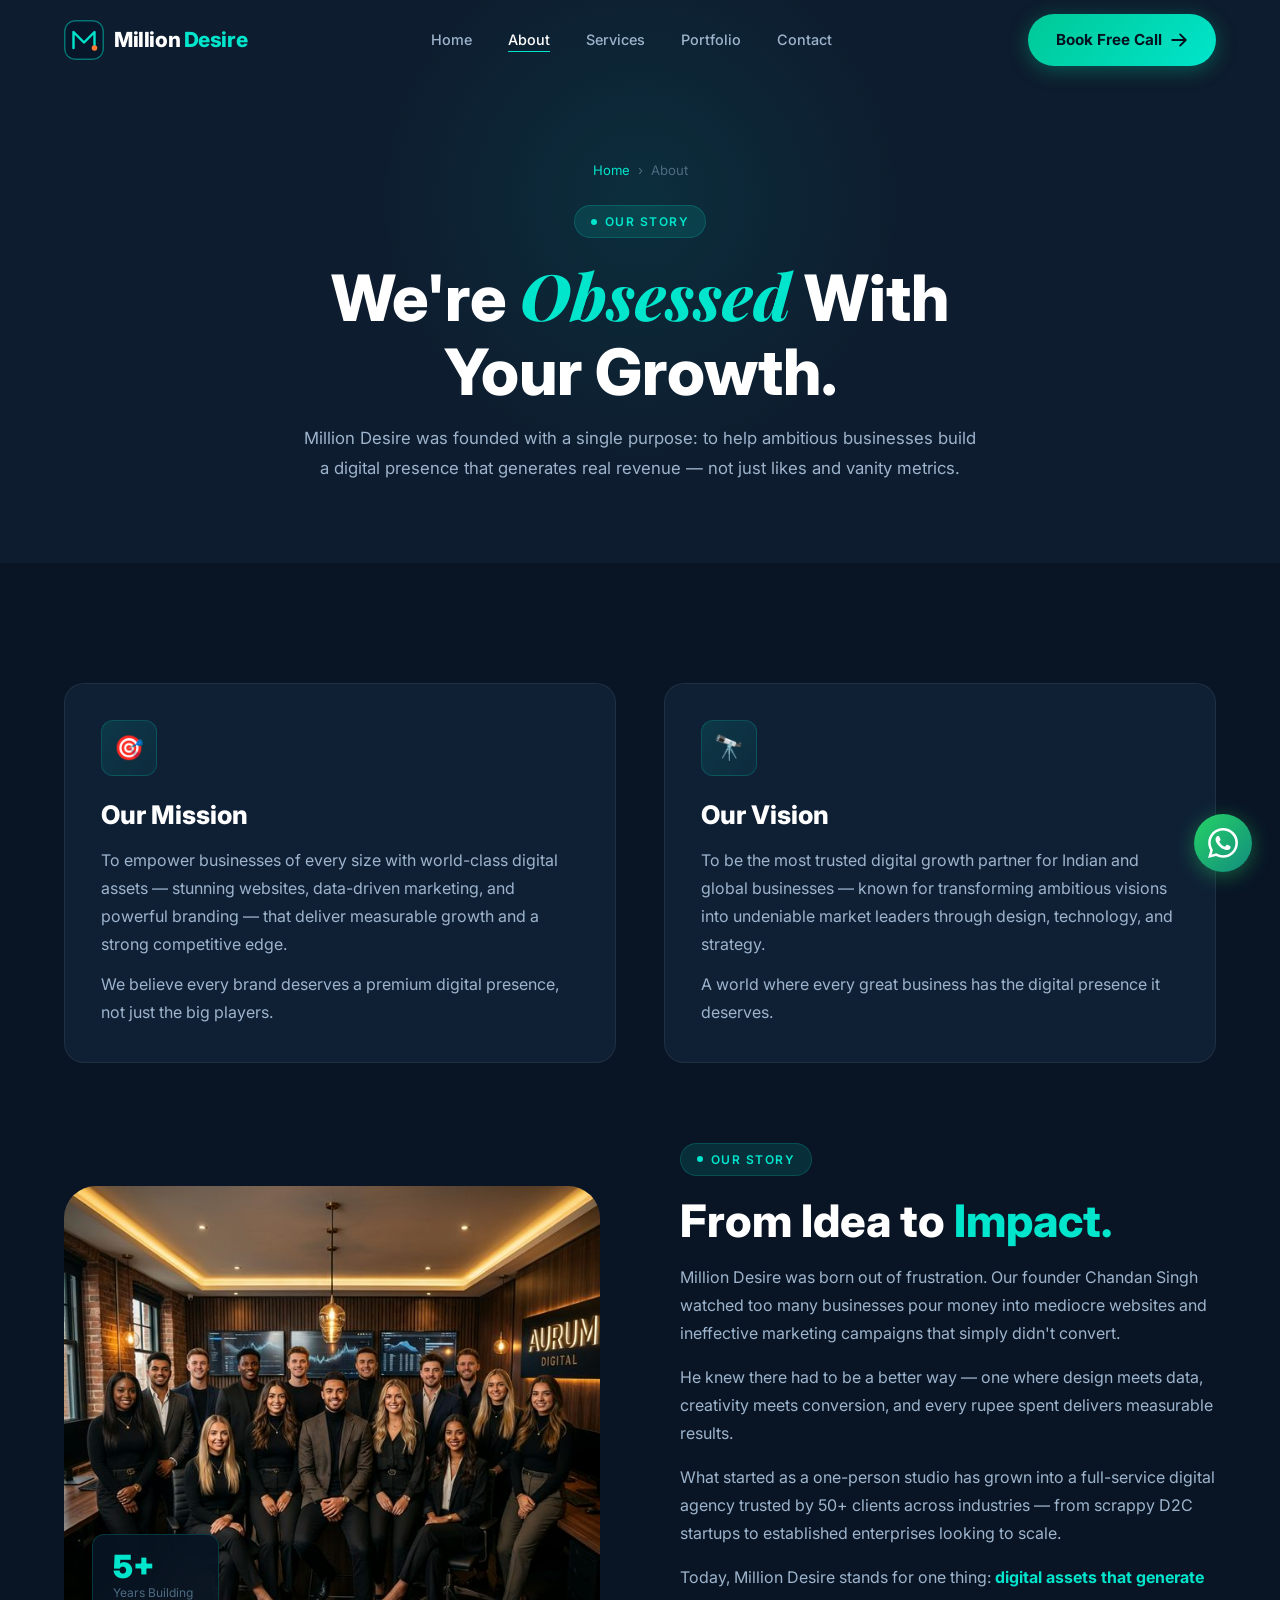
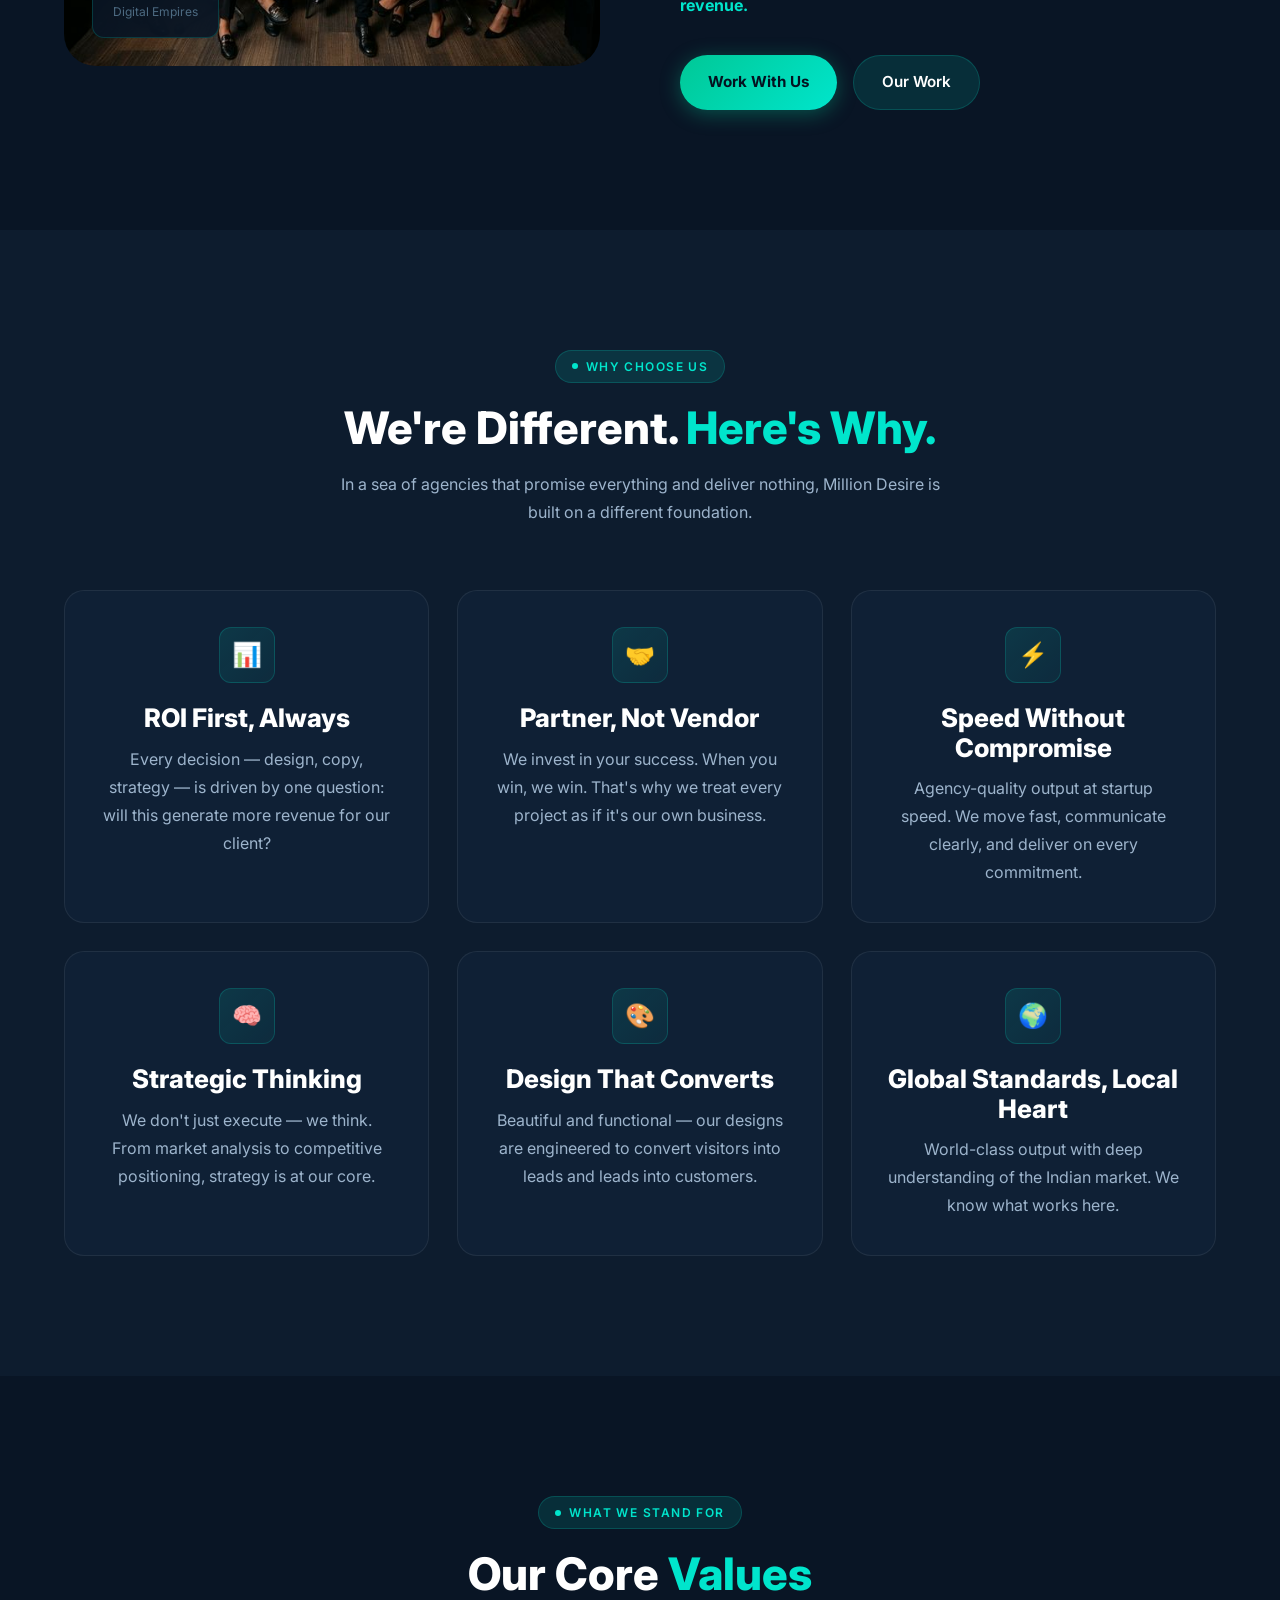
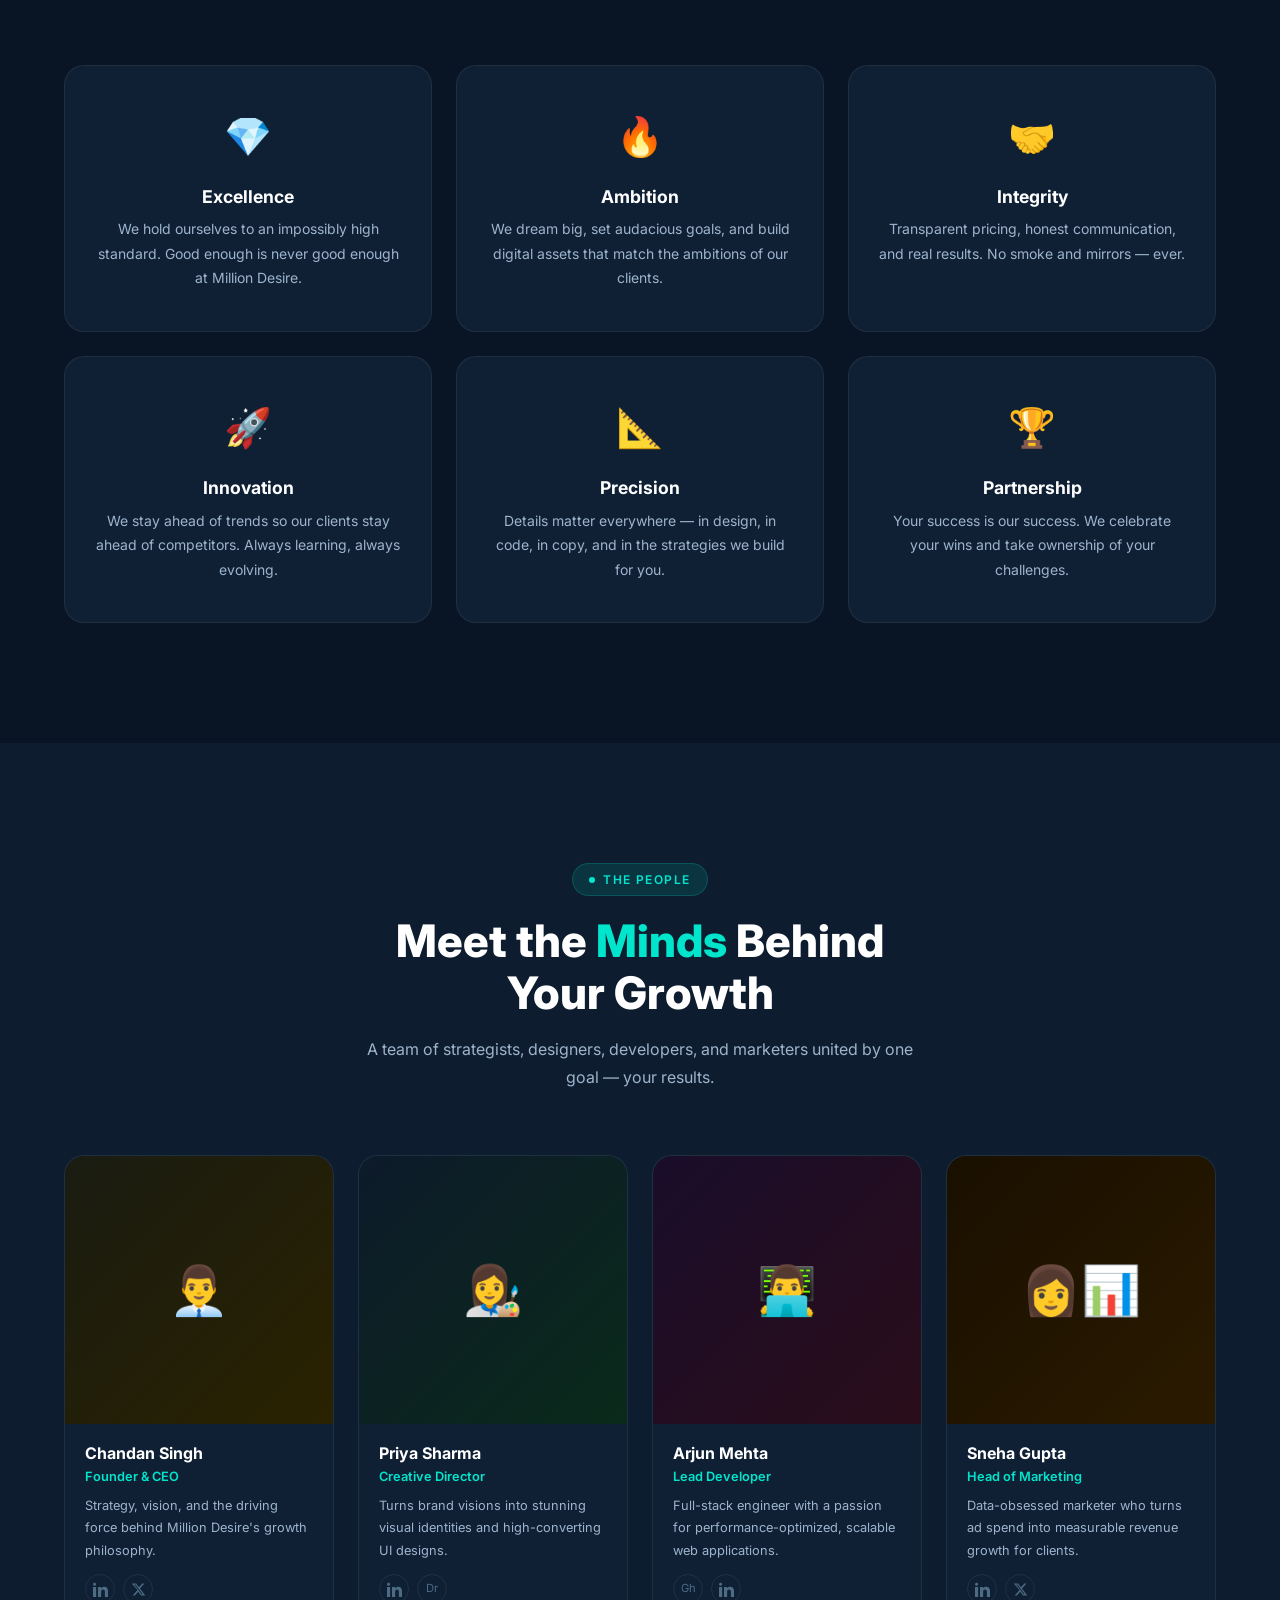
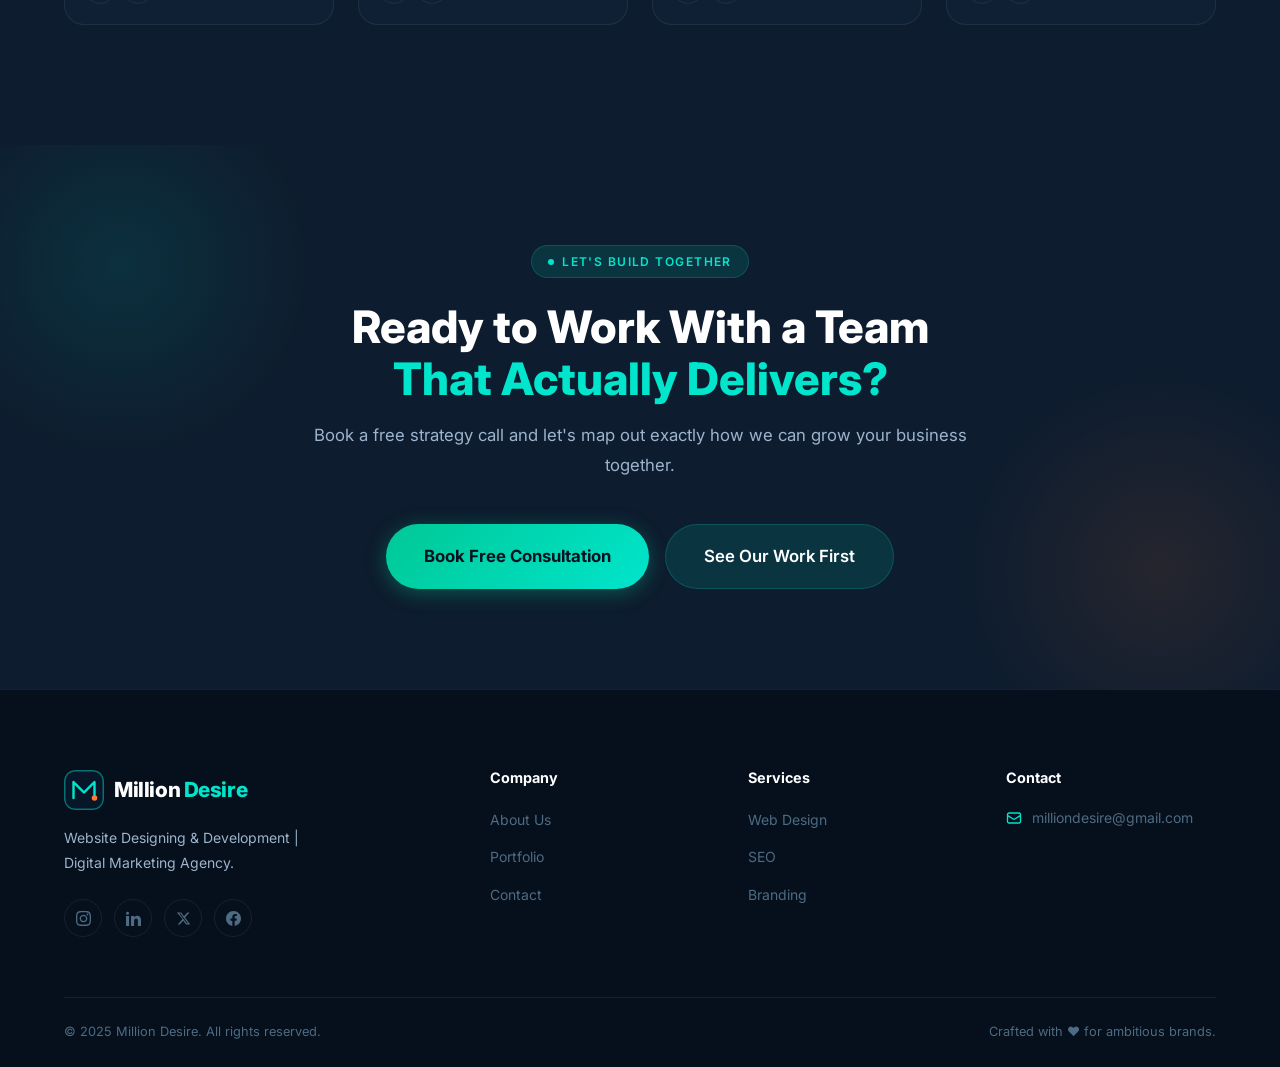
==== about.html @ 7a450b49 "first version" ====
<!DOCTYPE html>
<html lang="en">

<head>
    <meta charset="UTF-8" />
    <meta name="viewport" content="width=device-width, initial-scale=1.0" />
    <title>About Us — Million Desire | Premium Digital Agency</title>
    <meta name="description"
        content="Learn about Million Desire — our mission, vision, story, values, and the team behind one of India's most results-driven digital agencies." />
    <link rel="canonical" href="https://milliondesire.com/about.html" />
    <script type="application/ld+json">
  {"@context":"https://schema.org","@type":"Organization","name":"Million Desire","url":"https://milliondesire.com","description":"Website Designing & Development | Digital Marketing Agency"}
  </script>
    <link rel="stylesheet" href="css/style.css" />
    <link rel="preconnect" href="https://fonts.googleapis.com" />
    <link rel="preconnect" href="https://fonts.gstatic.com" crossorigin />
</head>

<body>

    <!-- ══ NAVBAR ══ -->
    <nav class="navbar" id="navbar">
        <div class="nav-inner">
            <a href="index.html" class="logo">
                <svg class="logo-icon-svg" width="40" height="40" viewBox="0 0 40 40" fill="none" xmlns="http://www.w3.org/2000/svg">
      <rect width="40" height="40" rx="11" fill="#071628"/>
      <rect x="0.75" y="0.75" width="38.5" height="38.5" rx="10.25" stroke="#00e5cc" stroke-width="1.5" stroke-opacity="0.45"/>
      <path d="M9.5 28V12L20 22.5L30.5 12V28" stroke="#00e5cc" stroke-width="2.4" stroke-linecap="round" stroke-linejoin="round"/>
      <circle cx="30.5" cy="28" r="2.8" fill="#ff7a2f"/>
    </svg>
                <div class="logo-text">Million <span>Desire</span></div>
            </a>
            <ul class="nav-links">
                <li><a href="index.html">Home</a></li>
                <li><a href="about.html">About</a></li>
                <li><a href="services.html">Services</a></li>
                <li><a href="portfolio.html">Portfolio</a></li>
                <li><a href="contact.html">Contact</a></li>
            </ul>
            <a href="contact.html" class="btn btn-primary nav-cta">Book Free Call
                <svg xmlns="http://www.w3.org/2000/svg" fill="none" viewBox="0 0 24 24" stroke-width="2.5"
                    stroke="currentColor">
                    <path stroke-linecap="round" stroke-linejoin="round" d="M13.5 4.5 21 12m0 0-7.5 7.5M21 12H3" />
                </svg>
            </a>
            <button class="hamburger" id="hamburger" aria-label="Menu">
                <span></span><span></span><span></span>
            </button>
        </div>
    </nav>
    <div class="mobile-menu" id="mobileMenu">
        <a href="index.html">Home</a><a href="about.html">About</a><a href="services.html">Services</a><a
            href="portfolio.html">Portfolio</a><a href="contact.html">Contact</a>
        <a href="contact.html" class="btn btn-primary" >Book Free Call</a>
    </div>

    <!-- ══ PAGE HERO ══ -->
    <section class="page-hero">
        <div class="container">
            <div class="page-hero-inner reveal">
                <div class="breadcrumb"><a href="index.html">Home</a> <span>›</span> <span>About</span></div>
                <div class="section-label" style="margin:0 auto 20px;">Our Story</div>
                <h1>We're <em class="serif gold">Obsessed</em> With<br />Your Growth.</h1>
                <p>Million Desire was founded with a single purpose: to help ambitious businesses build a digital
                    presence that generates real revenue — not just likes and vanity metrics.</p>
            </div>
        </div>
    </section>

    <!-- ══ MISSION & VISION ══ -->
    <section class="section" style="background:var(--bg-base);">
        <div class="container">
            <div class="grid-2" style="gap:48px;margin-bottom:80px;">
                <div class="card reveal">
                    <div class="card-icon">🎯</div>
                    <h3 style="margin-bottom:16px;">Our Mission</h3>
                    <p>To empower businesses of every size with world-class digital assets — stunning websites,
                        data-driven marketing, and powerful branding — that deliver measurable growth and a strong
                        competitive edge.</p>
                    <p style="margin-top:12px;">We believe every brand deserves a premium digital presence, not just the
                        big players.</p>
                </div>
                <div class="card reveal reveal-delay-2">
                    <div class="card-icon">🔭</div>
                    <h3 style="margin-bottom:16px;">Our Vision</h3>
                    <p>To be the most trusted digital growth partner for Indian and global businesses — known for
                        transforming ambitious visions into undeniable market leaders through design, technology, and
                        strategy.</p>
                    <p style="margin-top:12px;">A world where every great business has the digital presence it deserves.
                    </p>
                </div>
            </div>

            <!-- Our Story -->
            <div class="about-story-inner reveal">
                <div class="about-img-wrap">
                    <img src="assets/images/team.png" alt="Million Desire Team" loading="lazy" />
                    <div class="about-img-badge">
                        <div class="num">5+</div>
                        <div class="lbl">Years Building<br />Digital Empires</div>
                    </div>
                </div>
                <div>
                    <div class="section-label">Our Story</div>
                    <h2 class="section-title">From Idea to <span class="gold">Impact.</span></h2>
                    <p>Million Desire was born out of frustration. Our founder Chandan Singh watched too many businesses
                        pour money into mediocre websites and ineffective marketing campaigns that simply didn't
                        convert.</p>
                    <p style="margin-top:16px;">He knew there had to be a better way — one where design meets data,
                        creativity meets conversion, and every rupee spent delivers measurable results.</p>
                    <p style="margin-top:16px;">What started as a one-person studio has grown into a full-service
                        digital agency trusted by 50+ clients across industries — from scrappy D2C startups to
                        established enterprises looking to scale.</p>
                    <p style="margin-top:16px;">Today, Million Desire stands for one thing: <strong
                            style="color:var(--gold);">digital assets that generate revenue.</strong></p>
                    <div style="margin-top:36px;display:flex;gap:16px;flex-wrap:wrap;">
                        <a href="contact.html" class="btn btn-primary">Work With Us</a>
                        <a href="portfolio.html" class="btn btn-secondary">Our Work</a>
                    </div>
                </div>
            </div>
        </div>
    </section>

    <!-- ══ WHY MILLION DESIRE ══ -->
    <section class="section" style="background:var(--bg-surface);">
        <div class="container">
            <div style="text-align:center;max-width:600px;margin:0 auto 64px;" class="reveal">
                <div class="section-label">Why Choose Us</div>
                <h2 class="section-title">We're Different. <span class="gold">Here's Why.</span></h2>
                <p>In a sea of agencies that promise everything and deliver nothing, Million Desire is built on a
                    different foundation.</p>
            </div>
            <div class="grid-3 reveal">
                <div class="card" style="text-align:center;">
                    <div class="card-icon" style="margin:0 auto 20px;">📊</div>
                    <h3 style="margin-bottom:12px;">ROI First, Always</h3>
                    <p>Every decision — design, copy, strategy — is driven by one question: will this generate more
                        revenue for our client?</p>
                </div>
                <div class="card reveal-delay-1" style="text-align:center;">
                    <div class="card-icon" style="margin:0 auto 20px;">🤝</div>
                    <h3 style="margin-bottom:12px;">Partner, Not Vendor</h3>
                    <p>We invest in your success. When you win, we win. That's why we treat every project as if it's our
                        own business.</p>
                </div>
                <div class="card reveal-delay-2" style="text-align:center;">
                    <div class="card-icon" style="margin:0 auto 20px;">⚡</div>
                    <h3 style="margin-bottom:12px;">Speed Without Compromise</h3>
                    <p>Agency-quality output at startup speed. We move fast, communicate clearly, and deliver on every
                        commitment.</p>
                </div>
                <div class="card reveal-delay-1" style="text-align:center;">
                    <div class="card-icon" style="margin:0 auto 20px;">🧠</div>
                    <h3 style="margin-bottom:12px;">Strategic Thinking</h3>
                    <p>We don't just execute — we think. From market analysis to competitive positioning, strategy is at
                        our core.</p>
                </div>
                <div class="card reveal-delay-2" style="text-align:center;">
                    <div class="card-icon" style="margin:0 auto 20px;">🎨</div>
                    <h3 style="margin-bottom:12px;">Design That Converts</h3>
                    <p>Beautiful and functional — our designs are engineered to convert visitors into leads and leads
                        into customers.</p>
                </div>
                <div class="card reveal-delay-3" style="text-align:center;">
                    <div class="card-icon" style="margin:0 auto 20px;">🌍</div>
                    <h3 style="margin-bottom:12px;">Global Standards, Local Heart</h3>
                    <p>World-class output with deep understanding of the Indian market. We know what works here.</p>
                </div>
            </div>
        </div>
    </section>

    <!-- ══ CORE VALUES ══ -->
    <section class="section" style="background:var(--bg-base);">
        <div class="container">
            <div style="text-align:center;max-width:560px;margin:0 auto;" class="reveal">
                <div class="section-label">What We Stand For</div>
                <h2 class="section-title">Our Core <span class="gold">Values</span></h2>
            </div>
            <div class="values-grid">
                <div class="value-card reveal reveal-delay-1">
                    <span class="value-icon">💎</span>
                    <h4>Excellence</h4>
                    <p>We hold ourselves to an impossibly high standard. Good enough is never good enough at Million
                        Desire.</p>
                </div>
                <div class="value-card reveal reveal-delay-2">
                    <span class="value-icon">🔥</span>
                    <h4>Ambition</h4>
                    <p>We dream big, set audacious goals, and build digital assets that match the ambitions of our
                        clients.</p>
                </div>
                <div class="value-card reveal reveal-delay-3">
                    <span class="value-icon">🤝</span>
                    <h4>Integrity</h4>
                    <p>Transparent pricing, honest communication, and real results. No smoke and mirrors — ever.</p>
                </div>
                <div class="value-card reveal reveal-delay-1">
                    <span class="value-icon">🚀</span>
                    <h4>Innovation</h4>
                    <p>We stay ahead of trends so our clients stay ahead of competitors. Always learning, always
                        evolving.</p>
                </div>
                <div class="value-card reveal reveal-delay-2">
                    <span class="value-icon">📐</span>
                    <h4>Precision</h4>
                    <p>Details matter everywhere — in design, in code, in copy, and in the strategies we build for you.
                    </p>
                </div>
                <div class="value-card reveal reveal-delay-3">
                    <span class="value-icon">🏆</span>
                    <h4>Partnership</h4>
                    <p>Your success is our success. We celebrate your wins and take ownership of your challenges.</p>
                </div>
            </div>
        </div>
    </section>

    <!-- ══ TEAM ══ -->
    <section class="section" style="background:var(--bg-surface);">
        <div class="container">
            <div style="text-align:center;max-width:560px;margin:0 auto;" class="reveal">
                <div class="section-label">The People</div>
                <h2 class="section-title">Meet the <span class="gold">Minds</span> Behind<br />Your Growth</h2>
                <p>A team of strategists, designers, developers, and marketers united by one goal — your results.</p>
            </div>
            <div class="team-grid">
                <div class="team-card reveal reveal-delay-1">
                    <div class="team-photo" style="background:linear-gradient(135deg,#1a1c12,#2a2200);font-size:3rem;">
                        👨‍💼</div>
                    <div class="team-info">
                        <h4>Chandan Singh</h4>
                        <div class="team-role">Founder & CEO</div>
                        <p style="font-size:0.8rem;">Strategy, vision, and the driving force behind Million Desire's
                            growth philosophy.</p>
                        <div class="team-social">
                            <a href="#" aria-label="LinkedIn"><svg xmlns="http://www.w3.org/2000/svg" width="15" height="15" viewBox="0 0 24 24" fill="currentColor"><path d="M4.98 3.5c0 1.381-1.11 2.5-2.48 2.5s-2.48-1.119-2.48-2.5c0-1.38 1.11-2.5 2.48-2.5s2.48 1.12 2.48 2.5zm.02 4.5h-5v16h5v-16zm7.982 0h-4.968v16h4.969v-8.399c0-4.67 6.029-5.052 6.029 0v8.399h4.988v-10.131c0-7.88-8.922-7.593-11.018-3.714v-2.155z"/></svg></a>
                            <a href="#" aria-label="Twitter"><svg xmlns="http://www.w3.org/2000/svg" width="15" height="15" viewBox="0 0 24 24" fill="currentColor"><path d="M18.244 2.25h3.308l-7.227 8.26 8.502 11.24H16.17l-4.714-6.231-5.401 6.231H2.747l7.73-8.835L1.254 2.25H8.08l4.713 6.231zm-1.161 17.52h1.833L7.084 4.126H5.117z"/></svg></a>
                        </div>
                    </div>
                </div>
                <div class="team-card reveal reveal-delay-2">
                    <div class="team-photo" style="background:linear-gradient(135deg,#0d1a2a,#0a2a1a);font-size:3rem;">
                        👩‍🎨</div>
                    <div class="team-info">
                        <h4>Priya Sharma</h4>
                        <div class="team-role">Creative Director</div>
                        <p style="font-size:0.8rem;">Turns brand visions into stunning visual identities and
                            high-converting UI designs.</p>
                        <div class="team-social">
                            <a href="#" aria-label="LinkedIn"><svg xmlns="http://www.w3.org/2000/svg" width="15" height="15" viewBox="0 0 24 24" fill="currentColor"><path d="M4.98 3.5c0 1.381-1.11 2.5-2.48 2.5s-2.48-1.119-2.48-2.5c0-1.38 1.11-2.5 2.48-2.5s2.48 1.12 2.48 2.5zm.02 4.5h-5v16h5v-16zm7.982 0h-4.968v16h4.969v-8.399c0-4.67 6.029-5.052 6.029 0v8.399h4.988v-10.131c0-7.88-8.922-7.593-11.018-3.714v-2.155z"/></svg></a>
                            <a href="#" aria-label="Dribbble">Dr</a>
                        </div>
                    </div>
                </div>
                <div class="team-card reveal reveal-delay-3">
                    <div class="team-photo" style="background:linear-gradient(135deg,#1a0d2a,#2a0d1a);font-size:3rem;">
                        👨‍💻</div>
                    <div class="team-info">
                        <h4>Arjun Mehta</h4>
                        <div class="team-role">Lead Developer</div>
                        <p style="font-size:0.8rem;">Full-stack engineer with a passion for performance-optimized,
                            scalable web applications.</p>
                        <div class="team-social">
                            <a href="#" aria-label="GitHub">Gh</a>
                            <a href="#" aria-label="LinkedIn"><svg xmlns="http://www.w3.org/2000/svg" width="15" height="15" viewBox="0 0 24 24" fill="currentColor"><path d="M4.98 3.5c0 1.381-1.11 2.5-2.48 2.5s-2.48-1.119-2.48-2.5c0-1.38 1.11-2.5 2.48-2.5s2.48 1.12 2.48 2.5zm.02 4.5h-5v16h5v-16zm7.982 0h-4.968v16h4.969v-8.399c0-4.67 6.029-5.052 6.029 0v8.399h4.988v-10.131c0-7.88-8.922-7.593-11.018-3.714v-2.155z"/></svg></a>
                        </div>
                    </div>
                </div>
                <div class="team-card reveal reveal-delay-4">
                    <div class="team-photo" style="background:linear-gradient(135deg,#1a1000,#2a1a00);font-size:3rem;">
                        👩‍📊</div>
                    <div class="team-info">
                        <h4>Sneha Gupta</h4>
                        <div class="team-role">Head of Marketing</div>
                        <p style="font-size:0.8rem;">Data-obsessed marketer who turns ad spend into measurable revenue
                            growth for clients.</p>
                        <div class="team-social">
                            <a href="#" aria-label="LinkedIn"><svg xmlns="http://www.w3.org/2000/svg" width="15" height="15" viewBox="0 0 24 24" fill="currentColor"><path d="M4.98 3.5c0 1.381-1.11 2.5-2.48 2.5s-2.48-1.119-2.48-2.5c0-1.38 1.11-2.5 2.48-2.5s2.48 1.12 2.48 2.5zm.02 4.5h-5v16h5v-16zm7.982 0h-4.968v16h4.969v-8.399c0-4.67 6.029-5.052 6.029 0v8.399h4.988v-10.131c0-7.88-8.922-7.593-11.018-3.714v-2.155z"/></svg></a>
                            <a href="#" aria-label="Twitter"><svg xmlns="http://www.w3.org/2000/svg" width="15" height="15" viewBox="0 0 24 24" fill="currentColor"><path d="M18.244 2.25h3.308l-7.227 8.26 8.502 11.24H16.17l-4.714-6.231-5.401 6.231H2.747l7.73-8.835L1.254 2.25H8.08l4.713 6.231zm-1.161 17.52h1.833L7.084 4.126H5.117z"/></svg></a>
                        </div>
                    </div>
                </div>
            </div>
        </div>
    </section>

    <!-- ══ CTA BANNER ══ -->
    <section class="cta-banner">
        <div class="container">
            <div class="cta-banner-inner reveal">
                <div class="section-label" style="margin:0 auto 24px;">Let's Build Together</div>
                <h2>Ready to Work With a Team <span class="gold">That Actually Delivers?</span></h2>
                <p>Book a free strategy call and let's map out exactly how we can grow your business together.</p>
                <div class="cta-buttons">
                    <a href="contact.html" class="btn btn-primary btn-lg">Book Free Consultation</a>
                    <a href="portfolio.html" class="btn btn-secondary btn-lg">See Our Work First</a>
                </div>
            </div>
        </div>
    </section>

    <!-- ══ FOOTER (same as index) ══ -->
    <footer class="footer">
        <div class="container">
            <div class="footer-grid">
                <div class="footer-brand">
                    <a href="index.html" class="logo">
                        <svg class="logo-icon-svg" width="40" height="40" viewBox="0 0 40 40" fill="none" xmlns="http://www.w3.org/2000/svg">
      <rect width="40" height="40" rx="11" fill="#071628"/>
      <rect x="0.75" y="0.75" width="38.5" height="38.5" rx="10.25" stroke="#00e5cc" stroke-width="1.5" stroke-opacity="0.45"/>
      <path d="M9.5 28V12L20 22.5L30.5 12V28" stroke="#00e5cc" stroke-width="2.4" stroke-linecap="round" stroke-linejoin="round"/>
      <circle cx="30.5" cy="28" r="2.8" fill="#ff7a2f"/>
    </svg>
                        <div class="logo-text">Million <span>Desire</span></div>
                    </a>
                    <p>Website Designing & Development | Digital Marketing Agency.</p>
                    <div class="footer-social">
                        <a href="#" class="social-icon"><svg xmlns="http://www.w3.org/2000/svg" width="15" height="15" viewBox="0 0 24 24" fill="currentColor"><path d="M12 2.163c3.204 0 3.584.012 4.85.07 3.252.148 4.771 1.691 4.919 4.919.058 1.265.069 1.645.069 4.849 0 3.205-.012 3.584-.069 4.849-.149 3.225-1.664 4.771-4.919 4.919-1.266.058-1.644.07-4.85.07-3.204 0-3.584-.012-4.849-.07-3.26-.149-4.771-1.699-4.919-4.92-.058-1.265-.07-1.644-.07-4.849 0-3.204.013-3.583.07-4.849.149-3.227 1.664-4.771 4.919-4.919 1.266-.057 1.645-.069 4.849-.069zm0-2.163c-3.259 0-3.667.014-4.947.072-4.358.2-6.78 2.618-6.98 6.98-.059 1.281-.073 1.689-.073 4.948 0 3.259.014 3.668.072 4.948.2 4.358 2.618 6.78 6.98 6.98 1.281.058 1.689.072 4.948.072 3.259 0 3.668-.014 4.948-.072 4.354-.2 6.782-2.618 6.979-6.98.059-1.28.073-1.689.073-4.948 0-3.259-.014-3.667-.072-4.947-.196-4.354-2.617-6.78-6.979-6.98-1.281-.059-1.69-.073-4.949-.073zm0 5.838c-3.403 0-6.162 2.759-6.162 6.162s2.759 6.163 6.162 6.163 6.162-2.759 6.162-6.163c0-3.403-2.759-6.162-6.162-6.162zm0 10.162c-2.209 0-4-1.79-4-4 0-2.209 1.791-4 4-4s4 1.791 4 4c0 2.21-1.791 4-4 4zm6.406-11.845c-.796 0-1.441.645-1.441 1.44s.645 1.44 1.441 1.44c.795 0 1.439-.645 1.439-1.44s-.644-1.44-1.439-1.44z"/></svg></a><a href="#" class="social-icon"><svg xmlns="http://www.w3.org/2000/svg" width="15" height="15" viewBox="0 0 24 24" fill="currentColor"><path d="M4.98 3.5c0 1.381-1.11 2.5-2.48 2.5s-2.48-1.119-2.48-2.5c0-1.38 1.11-2.5 2.48-2.5s2.48 1.12 2.48 2.5zm.02 4.5h-5v16h5v-16zm7.982 0h-4.968v16h4.969v-8.399c0-4.67 6.029-5.052 6.029 0v8.399h4.988v-10.131c0-7.88-8.922-7.593-11.018-3.714v-2.155z"/></svg></a><a href="#"
                            class="social-icon"><svg xmlns="http://www.w3.org/2000/svg" width="15" height="15" viewBox="0 0 24 24" fill="currentColor"><path d="M18.244 2.25h3.308l-7.227 8.26 8.502 11.24H16.17l-4.714-6.231-5.401 6.231H2.747l7.73-8.835L1.254 2.25H8.08l4.713 6.231zm-1.161 17.52h1.833L7.084 4.126H5.117z"/></svg></a><a href="#" class="social-icon"><svg xmlns="http://www.w3.org/2000/svg" width="15" height="15" viewBox="0 0 24 24" fill="currentColor"><path d="M24 12.073c0-6.627-5.373-12-12-12s-12 5.373-12 12c0 5.99 4.388 10.954 10.125 11.854v-8.385H7.078v-3.47h3.047V9.43c0-3.007 1.792-4.669 4.533-4.669 1.312 0 2.686.235 2.686.235v2.953H15.83c-1.491 0-1.956.925-1.956 1.874v2.25h3.328l-.532 3.47h-2.796v8.385C19.612 23.027 24 18.062 24 12.073z"/></svg></a>
                    </div>
                </div>
                <div class="footer-col">
                    <h4>Company</h4>
                    <ul>
                        <li><a href="about.html">About Us</a></li>
                        <li><a href="portfolio.html">Portfolio</a></li>
                        <li><a href="contact.html">Contact</a></li>
                    </ul>
                </div>
                <div class="footer-col">
                    <h4>Services</h4>
                    <ul>
                        <li><a href="services.html#web">Web Design</a></li>
                        <li><a href="services.html#marketing">SEO</a></li>
                        <li><a href="services.html#branding">Branding</a></li>
                    </ul>
                </div>
                <div class="footer-col">
                    <h4>Contact</h4>
                    <div class="footer-contact-item"><svg xmlns="http://www.w3.org/2000/svg" fill="none"
                            viewBox="0 0 24 24" stroke-width="2" stroke="currentColor">
                            <path stroke-linecap="round" stroke-linejoin="round"
                                d="M21.75 6.75v10.5a2.25 2.25 0 0 1-2.25 2.25h-15a2.25 2.25 0 0 1-2.25-2.25V6.75m19.5 0A2.25 2.25 0 0 0 19.5 4.5h-15a2.25 2.25 0 0 0-2.25 2.25m19.5 0v.243a2.25 2.25 0 0 1-1.07 1.916l-7.5 4.615a2.25 2.25 0 0 1-2.36 0L3.32 8.91a2.25 2.25 0 0 1-1.07-1.916V6.75" />
                        </svg>milliondesire@gmail.com</div>
                </div>
            </div>
            <div class="footer-bottom"><span>© 2025 Million Desire. All rights reserved.</span><span>Crafted with ♥ for
                    ambitious brands.</span></div>
        </div>
    </footer>

    <a href="https://wa.me/919536464091?text=Hi%20Million%20Desire%2C%20I%20want%20to%20discuss%20a%20project."
        class="whatsapp-float" target="_blank" aria-label="WhatsApp">
        <span class="whatsapp-tooltip">Chat with us!</span>
        <svg viewBox="0 0 24 24" xmlns="http://www.w3.org/2000/svg">
            <path
                d="M17.472 14.382c-.297-.149-1.758-.867-2.03-.967-.273-.099-.471-.148-.67.15-.197.297-.767.966-.94 1.164-.173.199-.347.223-.644.075-.297-.15-1.255-.463-2.39-1.475-.883-.788-1.48-1.761-1.653-2.059-.173-.297-.018-.458.13-.606.134-.133.298-.347.446-.52.149-.174.198-.298.298-.497.099-.198.05-.371-.025-.52-.075-.149-.669-1.612-.916-2.207-.242-.579-.487-.5-.669-.51-.173-.008-.371-.01-.57-.01-.198 0-.52.074-.792.372-.272.297-1.04 1.016-1.04 2.479 0 1.462 1.065 2.875 1.213 3.074.149.198 2.096 3.2 5.077 4.487.709.306 1.262.489 1.694.625.712.227 1.36.195 1.871.118.571-.085 1.758-.719 2.006-1.413.248-.694.248-1.289.173-1.413-.074-.124-.272-.198-.57-.347m-5.421 7.403h-.004a9.87 9.87 0 01-5.031-1.378l-.361-.214-3.741.982.998-3.648-.235-.374a9.86 9.86 0 01-1.51-5.26c.001-5.45 4.436-9.884 9.888-9.884 2.64 0 5.122 1.03 6.988 2.898a9.825 9.825 0 012.893 6.994c-.003 5.45-4.437 9.884-9.885 9.884m8.413-18.297A11.815 11.815 0 0012.05 0C5.495 0 .16 5.335.157 11.892c0 2.096.547 4.142 1.588 5.945L.057 24l6.305-1.654a11.882 11.882 0 005.683 1.448h.005c6.554 0 11.89-5.335 11.893-11.893a11.821 11.821 0 00-3.48-8.413Z" />
        </svg>
    </a>
    <script src="js/main.js"></script>
</body>

</html>
---- css/style.css ----
/* ============================================================
   MILLION DESIRE — Global Stylesheet
   Design System: Deep Navy + Cyan + Orange
   ============================================================ */

/* — Google Fonts — */
@import url('https://fonts.googleapis.com/css2?family=Inter:wght@300;400;500;600;700;800;900&family=Playfair+Display:ital,wght@0,700;0,800;1,700&display=swap');

/* — CSS Custom Properties — */
:root {
  --bg-base: #091525;
  --bg-surface: #0d1c2e;
  --bg-elevated: #122338;
  --bg-card: #0f2035;

  --gold: #00e5cc;
  --gold-light: #33edd8;
  --gold-dark: #00b8a3;
  --gold-glow: rgba(0, 229, 204, 0.12);

  --blue: #ff7a2f;
  --blue-dark: #e05e10;
  --blue-glow: rgba(255, 122, 47, 0.12);

  --mint: #00c896;
  --mint-glow: rgba(0, 200, 150, 0.15);

  --text-primary: #ffffff;
  --text-secondary: #9db4cc;
  --text-muted: #4d6b82;

  --border: rgba(0, 229, 204, 0.18);
  --border-subtle: rgba(255, 255, 255, 0.07);

  --radius-sm: 6px;
  --radius-md: 12px;
  --radius-lg: 20px;
  --radius-xl: 32px;
  --radius-full: 9999px;

  --shadow-gold: 0 0 40px rgba(0, 229, 204, 0.14);
  --shadow-blue: 0 0 40px rgba(255, 122, 47, 0.14);
  --shadow-card: 0 8px 32px rgba(0, 0, 0, 0.45);

  --transition: all 0.3s cubic-bezier(0.4, 0, 0.2, 1);
  --transition-slow: all 0.6s cubic-bezier(0.4, 0, 0.2, 1);

  --nav-height: 80px;
  --section-pad: 120px;
}

/* — Reset — */
*,
*::before,
*::after {
  box-sizing: border-box;
  margin: 0;
  padding: 0;
}

html {
  scroll-behavior: smooth;
}

body {
  font-family: 'Inter', sans-serif;
  background-color: var(--bg-base);
  color: var(--text-primary);
  line-height: 1.6;
  overflow-x: hidden;
}

img {
  max-width: 100%;
  display: block;
}

a {
  text-decoration: none;
  color: inherit;
}

ul {
  list-style: none;
}

button {
  cursor: pointer;
  border: none;
  background: none;
  font-family: inherit;
}

/* — Typography — */
h1,
h2,
h3,
h4 {
  line-height: 1.15;
  font-weight: 800;
}

h1 {
  font-size: clamp(2.4rem, 5vw, 4.8rem);
}

h2 {
  font-size: clamp(1.8rem, 3.5vw, 3rem);
}

h3 {
  font-size: clamp(1.2rem, 2vw, 1.6rem);
}

h4 {
  font-size: 1.1rem;
  font-weight: 700;
}

p {
  color: var(--text-secondary);
  line-height: 1.75;
}

.serif {
  font-family: 'Playfair Display', serif;
  font-style: italic;
}

.gold {
  color: var(--gold);
}

.blue {
  color: var(--blue);
}

.orange {
  color: var(--blue);
}

/* — Layout — */
.container {
  max-width: 1200px;
  margin: 0 auto;
  padding: 0 24px;
}

@media (max-width: 480px) {
  .container {
    padding: 0 16px;
  }
}

.section {
  padding: var(--section-pad) 0;
}

.section-sm {
  padding: 80px 0;
}

.grid-2 {
  display: grid;
  grid-template-columns: repeat(2, 1fr);
  gap: 40px;
  align-items: center;
}

.grid-3 {
  display: grid;
  grid-template-columns: repeat(3, 1fr);
  gap: 28px;
}

.grid-4 {
  display: grid;
  grid-template-columns: repeat(4, 1fr);
  gap: 24px;
}

/* — Section Labels — */
.section-label {
  display: inline-flex;
  align-items: center;
  gap: 8px;
  padding: 6px 16px;
  border: 1px solid var(--border);
  border-radius: var(--radius-full);
  font-size: 0.75rem;
  font-weight: 600;
  letter-spacing: 0.12em;
  text-transform: uppercase;
  color: var(--gold);
  background: var(--gold-glow);
  margin-bottom: 20px;
}

.section-label::before {
  content: '';
  width: 6px;
  height: 6px;
  border-radius: 50%;
  background: var(--gold);
  animation: pulse-dot 2s infinite;
}

.section-title {
  margin-bottom: 16px;
}

.section-sub {
  font-size: 1.05rem;
  max-width: 560px;
}

/* — Buttons — */
.btn {
  display: inline-flex;
  align-items: center;
  gap: 8px;
  padding: 14px 28px;
  border-radius: var(--radius-full);
  font-weight: 600;
  font-size: 0.95rem;
  transition: var(--transition);
  white-space: nowrap;
}

.btn-primary {
  background: linear-gradient(135deg, var(--mint), var(--gold));
  color: #041220;
  box-shadow: 0 4px 20px rgba(0, 200, 150, 0.35);
  font-weight: 700;
}

.btn-primary:hover {
  transform: translateY(-2px);
  box-shadow: 0 8px 32px rgba(0, 200, 150, 0.5);
}

.btn-secondary {
  border: 1px solid var(--border);
  color: var(--text-primary);
  background: var(--gold-glow);
}

.btn-secondary:hover {
  border-color: var(--gold);
  color: var(--gold);
  background: var(--gold-glow);
  transform: translateY(-2px);
}

.btn-outline-blue {
  border: 1px solid rgba(255, 122, 47, 0.3);
  color: var(--blue);
  background: var(--blue-glow);
}

.btn-outline-blue:hover {
  border-color: var(--blue);
  box-shadow: 0 4px 20px rgba(255, 122, 47, 0.25);
  transform: translateY(-2px);
}

.btn-lg {
  padding: 18px 38px;
  font-size: 1.05rem;
}

.btn svg {
  width: 18px;
  height: 18px;
  flex-shrink: 0;
}

/* — Cards — */
.card {
  background: var(--bg-card);
  border: 1px solid var(--border-subtle);
  border-radius: var(--radius-lg);
  padding: 36px;
  transition: var(--transition);
  position: relative;
  overflow: hidden;
}

.card::before {
  content: '';
  position: absolute;
  inset: 0;
  background: linear-gradient(135deg, var(--gold-glow), transparent);
  opacity: 0;
  transition: var(--transition);
}

.card:hover {
  border-color: var(--border);
  transform: translateY(-6px);
  box-shadow: var(--shadow-card), var(--shadow-gold);
}

.card:hover::before {
  opacity: 1;
}

.card-icon {
  width: 56px;
  height: 56px;
  border-radius: var(--radius-md);
  background: linear-gradient(135deg, var(--gold-glow), rgba(0, 229, 204, 0.06));
  border: 1px solid var(--border);
  display: flex;
  align-items: center;
  justify-content: center;
  margin-bottom: 24px;
  font-size: 1.5rem;
}

/* ============================================================
   NAVIGATION
   ============================================================ */
.navbar {
  position: fixed;
  top: 0;
  left: 0;
  right: 0;
  height: var(--nav-height);
  z-index: 1000;
  transition: var(--transition);
}

.navbar.scrolled {
  background: rgba(9, 21, 37, 0.94);
  backdrop-filter: blur(20px);
  border-bottom: 1px solid var(--border-subtle);
}

.nav-inner {
  display: flex;
  align-items: center;
  justify-content: space-between;
  height: 100%;
  max-width: 1200px;
  margin: 0 auto;
  padding: 0 24px;
}

.logo {
  display: flex;
  align-items: center;
  gap: 10px;
  font-weight: 800;
  font-size: 1.3rem;
  letter-spacing: -0.02em;
}

.logo-icon-svg {
  border-radius: 11px;
  flex-shrink: 0;
  transition: var(--transition);
}

.logo:hover .logo-icon-svg {
  filter: drop-shadow(0 0 8px rgba(0, 229, 204, 0.4));
  transform: scale(1.05);
}

.logo-text span {
  color: var(--gold);
}

.nav-links {
  display: flex;
  align-items: center;
  gap: 36px;
}

.nav-links a {
  font-size: 0.9rem;
  font-weight: 500;
  color: var(--text-secondary);
  transition: color 0.2s;
  position: relative;
}

.nav-links a::after {
  content: '';
  position: absolute;
  bottom: -4px;
  left: 0;
  right: 0;
  height: 1px;
  background: var(--gold);
  transform: scaleX(0);
  transition: transform 0.3s;
}

.nav-links a:hover,
.nav-links a.active {
  color: var(--text-primary);
}

.nav-links a:hover::after,
.nav-links a.active::after {
  transform: scaleX(1);
}

.nav-cta {
  margin-left: 12px;
}

.hamburger {
  display: none;
  flex-direction: column;
  gap: 5px;
  padding: 6px;
  cursor: pointer;
}

.hamburger span {
  display: block;
  width: 24px;
  height: 2px;
  background: var(--text-primary);
  border-radius: 2px;
  transition: var(--transition);
}

.hamburger.open span:nth-child(1) {
  transform: translateY(7px) rotate(45deg);
}

.hamburger.open span:nth-child(2) {
  opacity: 0;
}

.hamburger.open span:nth-child(3) {
  transform: translateY(-7px) rotate(-45deg);
}

.mobile-menu {
  display: none;
  position: fixed;
  top: var(--nav-height);
  left: 0;
  right: 0;
  bottom: 0;
  background: rgba(9, 21, 37, 0.98);
  backdrop-filter: blur(20px);
  padding: 40px 28px 48px;
  flex-direction: column;
  gap: 8px;
  z-index: 999;
}

.mobile-menu.open {
  display: flex;
}

.mobile-menu a:not(.btn) {
  font-size: 1.4rem;
  font-weight: 700;
  color: var(--text-secondary);
  transition: color 0.2s;
  padding: 14px 0;
  border-bottom: 1px solid var(--border-subtle);
}

.mobile-menu a:not(.btn):last-of-type {
  border-bottom: none;
}

.mobile-menu a:not(.btn):hover {
  color: var(--gold);
}

.mobile-menu .btn {
  display: flex;
  justify-content: center;
  width: 100%;
  margin-top: 24px;
  padding: 16px 28px;
  font-size: 1rem;
  letter-spacing: 0.02em;
}

/* ============================================================
   HERO SECTION
   ============================================================ */
.hero {
  min-height: 100vh;
  display: flex;
  align-items: center;
  position: relative;
  overflow: hidden;
  padding-top: var(--nav-height);
}

.hero-bg {
  position: absolute;
  inset: 0;
  background-image: url('../assets/images/hero-bg.png');
  background-size: cover;
  background-position: center;
  opacity: 0.15;
}

.hero-overlay {
  position: absolute;
  inset: 0;
  background: linear-gradient(135deg, rgba(9, 21, 37, 0.92) 50%, rgba(255, 122, 47, 0.06) 100%);
}

.hero-glow-gold {
  position: absolute;
  bottom: -100px;
  left: -100px;
  width: 500px;
  height: 500px;
  background: radial-gradient(circle, rgba(0, 229, 204, 0.1) 0%, transparent 70%);
  pointer-events: none;
  animation: float-pulse 6s ease-in-out infinite;
}

.hero-glow-blue {
  position: absolute;
  top: 15%;
  right: -60px;
  width: 420px;
  height: 420px;
  background: radial-gradient(circle, rgba(255, 122, 47, 0.1) 0%, transparent 70%);
  pointer-events: none;
  animation: float-pulse 8s ease-in-out infinite reverse;
}

/* Neon floating shapes — Highspring-style */
.hero-shapes {
  position: absolute;
  inset: 0;
  pointer-events: none;
  overflow: hidden;
}

.hero-shape {
  position: absolute;
  border-radius: 18px;
  opacity: 0.6;
  animation: floatShape 6s ease-in-out infinite;
}

.hero-shape-1 {
  width: 120px;
  height: 120px;
  right: 22%;
  top: 20%;
  border: 2px solid var(--gold);
  box-shadow: 0 0 20px rgba(0, 229, 204, 0.35), inset 0 0 20px rgba(0, 229, 204, 0.08);
  animation-delay: 0s;
  animation-duration: 7s;
}

.hero-shape-2 {
  width: 80px;
  height: 80px;
  right: 14%;
  top: 38%;
  border: 2px solid var(--blue);
  box-shadow: 0 0 20px rgba(255, 122, 47, 0.35), inset 0 0 20px rgba(255, 122, 47, 0.08);
  animation-delay: -2s;
  animation-duration: 9s;
}

.hero-shape-3 {
  width: 55px;
  height: 55px;
  right: 34%;
  top: 55%;
  border: 1.5px solid var(--gold);
  box-shadow: 0 0 12px rgba(0, 229, 204, 0.25);
  opacity: 0.4;
  animation-delay: -4s;
  animation-duration: 11s;
}

.hero-shape-4 {
  width: 90px;
  height: 90px;
  right: 10%;
  top: 18%;
  border: 2px solid var(--blue);
  box-shadow: 0 0 16px rgba(255, 122, 47, 0.3), inset 0 0 14px rgba(255, 122, 47, 0.06);
  opacity: 0.5;
  animation-delay: -1s;
  animation-duration: 8s;
}

@keyframes floatShape {

  0%,
  100% {
    transform: translateY(0px) rotate(0deg);
  }

  33% {
    transform: translateY(-18px) rotate(4deg);
  }

  66% {
    transform: translateY(8px) rotate(-3deg);
  }
}

.hero-content {
  position: relative;
  z-index: 2;
  max-width: 760px;
}

.hero-badge {
  display: inline-flex;
  align-items: center;
  gap: 8px;
  padding: 8px 20px;
  border: 1px solid var(--border);
  border-radius: var(--radius-full);
  font-size: 0.8rem;
  font-weight: 600;
  letter-spacing: 0.1em;
  text-transform: uppercase;
  color: var(--gold-light);
  background: var(--gold-glow);
  margin-bottom: 32px;
  animation: fadeInDown 0.8s ease forwards;
}

.hero h1 {
  margin-bottom: 24px;
  animation: fadeInUp 0.9s 0.1s ease both;
}

.hero h1 em {
  font-style: normal;
  background: linear-gradient(120deg, var(--gold), var(--mint), var(--blue));
  -webkit-background-clip: text;
  -webkit-text-fill-color: transparent;
  background-clip: text;

}

.hero-sub {
  font-size: 1.15rem;
  max-width: 560px;
  margin-bottom: 48px;
  animation: fadeInUp 0.9s 0.2s ease both;
}

.hero-ctas {
  display: flex;
  gap: 16px;
  flex-wrap: wrap;
  animation: fadeInUp 0.9s 0.3s ease both;
}

.hero-stats {
  display: flex;
  gap: 48px;
  margin-top: 64px;
  padding-top: 48px;
  border-top: 1px solid var(--border-subtle);
  animation: fadeInUp 0.9s 0.4s ease both;
}

.hero-stat-number {
  font-size: 2.2rem;
  font-weight: 900;
  color: var(--gold);
  display: block;
  line-height: 1;
  margin-bottom: 4px;
}

.hero-stat-label {
  font-size: 0.82rem;
  color: var(--text-muted);
  text-transform: uppercase;
  letter-spacing: 0.08em;
}

.scroll-indicator {
  position: absolute;
  bottom: 40px;
  left: 50%;
  transform: translateX(-50%);
  display: flex;
  flex-direction: column;
  align-items: center;
  gap: 8px;
  color: var(--text-muted);
  font-size: 0.75rem;
  letter-spacing: 0.1em;
  text-transform: uppercase;
  animation: bounce 2s infinite;
}

.scroll-indicator svg {
  width: 20px;
  height: 20px;
}

/* ============================================================
   SERVICES OVERVIEW
   ============================================================ */
.services-overview {
  background: var(--bg-base);
}

.services-grid {
  margin-top: 64px;
}

.service-card {
  background: var(--bg-card);
  border: 1px solid var(--border-subtle);
  border-radius: var(--radius-lg);
  padding: 36px 32px;
  transition: var(--transition);
  position: relative;
  overflow: hidden;
}

.service-card::after {
  content: '';
  position: absolute;
  bottom: 0;
  left: 0;
  right: 0;
  height: 2px;
  background: linear-gradient(90deg, var(--gold), var(--gold-light));
  transform: scaleX(0);
  transform-origin: left;
  transition: transform 0.4s;
}

.service-card:hover {
  border-color: var(--border);
  transform: translateY(-8px);
  box-shadow: var(--shadow-card), var(--shadow-gold);
}

.service-card:hover::after {
  transform: scaleX(1);
}

.service-icon {
  font-size: 2.2rem;
  margin-bottom: 20px;
  display: block;
}

.service-card h3 {
  margin-bottom: 12px;
  font-size: 1.1rem;
}

.service-card p {
  font-size: 0.9rem;
}

.service-link {
  display: inline-flex;
  align-items: center;
  gap: 6px;
  margin-top: 20px;
  font-size: 0.85rem;
  font-weight: 600;
  color: var(--gold);
  transition: gap 0.2s;
}

.service-link:hover {
  gap: 10px;
}

/* ============================================================
   WHY CHOOSE US
   ============================================================ */
.why-us {
  background: var(--bg-surface);
}

.why-us-inner {
  display: grid;
  grid-template-columns: 1fr 1fr;
  gap: 80px;
  align-items: center;
}

.why-us-text .section-sub {
  margin-bottom: 40px;
}

.why-list {
  display: flex;
  flex-direction: column;
  gap: 24px;
}

.why-item {
  display: flex;
  gap: 16px;
  align-items: flex-start;
}

.why-check {
  width: 36px;
  height: 36px;
  flex-shrink: 0;
  border-radius: 50%;
  background: linear-gradient(135deg, var(--gold), var(--gold-light));
  display: flex;
  align-items: center;
  justify-content: center;
  color: #000;
  font-size: 0.9rem;
  font-weight: 800;
  margin-top: 2px;
}

.why-item h4 {
  margin-bottom: 4px;
  font-size: 1rem;
}

.why-item p {
  font-size: 0.875rem;
}

.stats-grid {
  display: grid;
  grid-template-columns: 1fr 1fr;
  gap: 20px;
}

.stat-box {
  background: var(--bg-card);
  border: 1px solid var(--border-subtle);
  border-radius: var(--radius-lg);
  padding: 32px 28px;
  text-align: center;
  transition: var(--transition);
}

.stat-box:hover {
  border-color: var(--border);
  box-shadow: var(--shadow-gold);
}

.stat-number {
  font-size: 3rem;
  font-weight: 900;
  color: var(--gold);
  display: block;
  line-height: 1;
  margin-bottom: 8px;
}

.stat-label {
  font-size: 0.82rem;
  color: var(--text-muted);
  text-transform: uppercase;
  letter-spacing: 0.06em;
}

/* ============================================================
   PROCESS
   ============================================================ */
.process {
  background: var(--bg-base);
}

.process-grid {
  display: grid;
  grid-template-columns: repeat(4, 1fr);
  gap: 0;
  margin-top: 64px;
  position: relative;
}

.process-grid::before {
  content: '';
  position: absolute;
  top: 36px;
  left: 10%;
  right: 10%;
  height: 1px;
  background: linear-gradient(90deg, transparent, var(--border), var(--border), transparent);
}

.process-step {
  text-align: center;
  padding: 0 20px;
  position: relative;
}

.step-num {
  width: 72px;
  height: 72px;
  border-radius: 50%;
  background: linear-gradient(135deg, var(--bg-elevated), var(--bg-card));
  border: 2px solid var(--border);
  display: flex;
  align-items: center;
  justify-content: center;
  font-size: 1.4rem;
  font-weight: 900;
  color: var(--gold);
  margin: 0 auto 24px;
  position: relative;
  z-index: 1;
  transition: var(--transition);
}

.process-step:hover .step-num {
  background: linear-gradient(135deg, var(--gold), var(--gold-light));
  color: #000;
  border-color: var(--gold);
  box-shadow: 0 0 30px rgba(201, 168, 76, 0.3);
}

.process-step h4 {
  margin-bottom: 10px;
  font-size: 1rem;
}

.process-step p {
  font-size: 0.85rem;
}

/* ============================================================
   PORTFOLIO PREVIEW
   ============================================================ */
.portfolio-preview {
  background: var(--bg-surface);
}

.portfolio-grid-home {
  display: grid;
  grid-template-columns: repeat(3, 1fr);
  gap: 24px;
  margin-top: 64px;
}

.portfolio-card {
  border-radius: var(--radius-lg);
  overflow: hidden;
  position: relative;
  aspect-ratio: 4/3;
  background: var(--bg-elevated);
  cursor: pointer;
}

.portfolio-card-img {
  width: 100%;
  height: 100%;
  object-fit: cover;
  transition: transform 0.5s;
}

.portfolio-card-overlay {
  position: absolute;
  inset: 0;
  background: linear-gradient(160deg, rgba(0, 0, 0, 0.1), rgba(0, 0, 0, 0.85));
  display: flex;
  flex-direction: column;
  justify-content: flex-end;
  padding: 28px;
  opacity: 0;
  transform: translateY(12px);
  transition: var(--transition);
}

.portfolio-card:hover .portfolio-card-img {
  transform: scale(1.06);
}

.portfolio-card:hover .portfolio-card-overlay {
  opacity: 1;
  transform: translateY(0);
}

/* Always show overlay on touch devices */
@media (hover: none) {
  .portfolio-card .portfolio-card-overlay {
    opacity: 1;
    transform: translateY(0);
  }
}

.portfolio-tag {
  display: inline-block;
  padding: 4px 12px;
  background: var(--gold-glow);
  border: 1px solid var(--border);
  border-radius: var(--radius-full);
  font-size: 0.72rem;
  font-weight: 600;
  letter-spacing: 0.08em;
  text-transform: uppercase;
  color: var(--gold);
  margin-bottom: 8px;
  width: fit-content;
}

.portfolio-card-overlay h3 {
  font-size: 1.1rem;
  color: #fff;
  margin-bottom: 4px;
}

.portfolio-card-overlay p {
  font-size: 0.82rem;
  color: rgba(255, 255, 255, 0.7);
}

.portfolio-placeholder {
  width: 100%;
  height: 100%;
  display: flex;
  align-items: center;
  justify-content: center;
  background: linear-gradient(135deg, var(--bg-elevated), var(--bg-card));
  font-size: 3rem;
}

/* ============================================================
   TESTIMONIALS
   ============================================================ */
.testimonials {
  background: var(--bg-base);
}

.testimonial-slider {
  margin-top: 64px;
  position: relative;
  overflow: hidden;
}

.testimonial-track {
  display: flex;
  gap: 28px;
  transition: transform 0.5s cubic-bezier(0.4, 0, 0.2, 1);
}

.testimonial-card {
  flex: 0 0 calc(33.333% - 19px);
  background: var(--bg-card);
  border: 1px solid var(--border-subtle);
  border-radius: var(--radius-lg);
  padding: 40px;
  transition: var(--transition);
}

.testimonial-card:hover {
  border-color: var(--border);
  box-shadow: var(--shadow-gold);
}

.stars {
  color: var(--gold);
  font-size: 1rem;
  margin-bottom: 20px;
  letter-spacing: 2px;
}

.testimonial-text {
  font-size: 1rem;
  line-height: 1.7;
  margin-bottom: 28px;
  font-style: italic;
  color: var(--text-secondary);
}

.testimonial-author {
  display: flex;
  align-items: center;
  gap: 14px;
}

.author-avatar {
  width: 48px;
  height: 48px;
  border-radius: 50%;
  background: linear-gradient(135deg, var(--gold), var(--gold-light));
  display: flex;
  align-items: center;
  justify-content: center;
  font-weight: 800;
  color: #000;
  font-size: 1rem;
  flex-shrink: 0;
}

.author-name {
  font-weight: 700;
  font-size: 0.95rem;
  margin-bottom: 2px;
}

.author-role {
  font-size: 0.8rem;
  color: var(--text-muted);
}

.slider-controls {
  display: flex;
  justify-content: center;
  gap: 12px;
  margin-top: 40px;
}

.slider-dot {
  width: 8px;
  height: 8px;
  border-radius: 50%;
  background: var(--border);
  cursor: pointer;
  transition: var(--transition);
}

.slider-dot.active {
  background: var(--gold);
  width: 24px;
  border-radius: 4px;
}

/* ============================================================
   CTA BANNER
   ============================================================ */
.cta-banner {
  position: relative;
  overflow: hidden;
  padding: 100px 0;
  background: var(--bg-surface);
}

.cta-banner::before {
  content: '';
  position: absolute;
  top: -80px;
  left: -80px;
  width: 400px;
  height: 400px;
  background: radial-gradient(circle, rgba(0, 229, 204, 0.1), transparent 70%);
  pointer-events: none;
}

.cta-banner::after {
  content: '';
  position: absolute;
  bottom: -80px;
  right: -80px;
  width: 400px;
  height: 400px;
  background: radial-gradient(circle, rgba(255, 122, 47, 0.1), transparent 70%);
  pointer-events: none;
}

.cta-banner-inner {
  position: relative;
  z-index: 1;
  text-align: center;
  max-width: 680px;
  margin: 0 auto;
}

.cta-banner h2 {
  margin-bottom: 16px;
}

.cta-banner p {
  font-size: 1.05rem;
  margin-bottom: 44px;
}

.cta-buttons {
  display: flex;
  gap: 16px;
  justify-content: center;
  flex-wrap: wrap;
}

/* ============================================================
   FOOTER
   ============================================================ */
.footer {
  background: #060f1c;
  border-top: 1px solid var(--border-subtle);
  padding: 80px 0 0;
}

.footer-grid {
  display: grid;
  grid-template-columns: 1.8fr 1fr 1fr 1fr;
  gap: 48px;
  padding-bottom: 60px;
  border-bottom: 1px solid var(--border-subtle);
}

.footer-brand p {
  margin-top: 16px;
  font-size: 0.875rem;
  max-width: 260px;
}

.footer-social {
  display: flex;
  gap: 12px;
  margin-top: 24px;
}

.social-icon {
  width: 38px;
  height: 38px;
  border-radius: 50%;
  border: 1px solid var(--border-subtle);
  display: flex;
  align-items: center;
  justify-content: center;
  font-size: 0.85rem;
  color: var(--text-muted);
  transition: var(--transition);
}

.social-icon:hover {
  border-color: var(--gold);
  color: var(--gold);
  background: var(--gold-glow);
  transform: translateY(-3px);
}

.footer-col h4 {
  font-size: 0.9rem;
  font-weight: 700;
  margin-bottom: 20px;
  color: var(--text-primary);
}

.footer-col ul {
  display: flex;
  flex-direction: column;
  gap: 12px;
}

.footer-col ul li a {
  font-size: 0.875rem;
  color: var(--text-muted);
  transition: color 0.2s;
}

.footer-col ul li a:hover {
  color: var(--gold);
}

.footer-contact-item {
  display: flex;
  align-items: center;
  gap: 10px;
  font-size: 0.875rem;
  color: var(--text-muted);
  margin-bottom: 12px;
}

.footer-contact-item svg {
  width: 16px;
  height: 16px;
  color: var(--gold);
  flex-shrink: 0;
}

.footer-bottom {
  padding: 24px 0;
  display: flex;
  justify-content: space-between;
  align-items: center;
  font-size: 0.8rem;
  color: var(--text-muted);
}

/* ============================================================
   WHATSAPP FLOAT
   ============================================================ */
.whatsapp-float {
  position: fixed;
  bottom: 28px;
  right: 28px;
  z-index: 999;
  width: 58px;
  height: 58px;
  border-radius: 50%;
  background: linear-gradient(135deg, #25d366, #128c7e);
  display: flex;
  align-items: center;
  justify-content: center;
  box-shadow: 0 4px 20px rgba(37, 211, 102, 0.4);
  transition: var(--transition);
  animation: float-pulse 3s infinite;
}

.whatsapp-float:hover {
  transform: scale(1.1);
  box-shadow: 0 6px 30px rgba(37, 211, 102, 0.5);
}

.whatsapp-float svg {
  width: 30px;
  height: 30px;
  fill: #fff;
}

.whatsapp-tooltip {
  position: absolute;
  right: 70px;
  background: var(--bg-elevated);
  border: 1px solid var(--border-subtle);
  border-radius: var(--radius-sm);
  padding: 6px 14px;
  font-size: 0.78rem;
  white-space: nowrap;
  color: var(--text-primary);
  opacity: 0;
  pointer-events: none;
  transition: opacity 0.2s;
}

.whatsapp-float:hover .whatsapp-tooltip {
  opacity: 1;
}

/* ============================================================
   PAGE HERO (inner pages)
   ============================================================ */
.page-hero {
  padding: 160px 0 80px;
  background: var(--bg-surface);
  position: relative;
  overflow: hidden;
  text-align: center;
}

.page-hero::before {
  content: '';
  position: absolute;
  top: -100px;
  left: 50%;
  transform: translateX(-50%);
  width: 600px;
  height: 600px;
  background: radial-gradient(circle, rgba(0, 229, 204, 0.09), transparent 65%);
}

.page-hero-inner {
  position: relative;
  z-index: 1;
  max-width: 680px;
  margin: 0 auto;
}

.page-hero h1 {
  margin-bottom: 16px;
}

.page-hero p {
  font-size: 1.05rem;
}

.breadcrumb {
  display: flex;
  align-items: center;
  justify-content: center;
  gap: 8px;
  font-size: 0.82rem;
  color: var(--text-muted);
  margin-bottom: 24px;
}

.breadcrumb a {
  color: var(--gold);
}

/* ============================================================
   ABOUT PAGE
   ============================================================ */
.about-story {
  background: var(--bg-base);
}

.about-story-inner {
  display: grid;
  grid-template-columns: 1fr 1fr;
  gap: 80px;
  align-items: center;
}

.about-img-wrap {
  position: relative;
  border-radius: var(--radius-xl);
  overflow: hidden;
}

.about-img-wrap img {
  width: 100%;
  height: 480px;
  object-fit: cover;
}

.about-img-badge {
  position: absolute;
  bottom: 28px;
  left: 28px;
  background: rgba(9, 21, 37, 0.88);
  backdrop-filter: blur(16px);
  border: 1px solid var(--border);
  border-radius: var(--radius-md);
  padding: 16px 20px;
}

.about-img-badge .num {
  font-size: 2rem;
  font-weight: 900;
  color: var(--gold);
  line-height: 1;
}

.about-img-badge .lbl {
  font-size: 0.75rem;
  color: var(--text-muted);
}

.values-grid {
  display: grid;
  grid-template-columns: repeat(3, 1fr);
  gap: 24px;
  margin-top: 64px;
}

.value-card {
  text-align: center;
  padding: 40px 28px;
  background: var(--bg-card);
  border: 1px solid var(--border-subtle);
  border-radius: var(--radius-lg);
  transition: var(--transition);
}

.value-card:hover {
  border-color: var(--border);
  transform: translateY(-6px);
  box-shadow: var(--shadow-gold);
}

.value-icon {
  font-size: 2.4rem;
  margin-bottom: 20px;
  display: block;
}

.value-card h4 {
  margin-bottom: 10px;
}

.value-card p {
  font-size: 0.875rem;
}

.team-grid {
  display: grid;
  grid-template-columns: repeat(4, 1fr);
  gap: 24px;
  margin-top: 64px;
}

.team-card {
  background: var(--bg-card);
  border: 1px solid var(--border-subtle);
  border-radius: var(--radius-lg);
  overflow: hidden;
  transition: var(--transition);
}

.team-card:hover {
  border-color: var(--border);
  transform: translateY(-6px);
  box-shadow: var(--shadow-gold);
}

.team-photo {
  width: 100%;
  aspect-ratio: 1;
  object-fit: cover;
  object-position: top;
  background: var(--bg-elevated);
  display: flex;
  align-items: center;
  justify-content: center;
  font-size: 3rem;
}

.team-info {
  padding: 20px;
}

.team-info h4 {
  margin-bottom: 4px;
  font-size: 1rem;
}

.team-role {
  font-size: 0.8rem;
  color: var(--gold);
  font-weight: 600;
  margin-bottom: 8px;
}

.team-social {
  display: flex;
  gap: 8px;
  margin-top: 12px;
}

.team-social a {
  width: 30px;
  height: 30px;
  border-radius: 50%;
  border: 1px solid var(--border-subtle);
  display: flex;
  align-items: center;
  justify-content: center;
  font-size: 0.7rem;
  color: var(--text-muted);
  transition: var(--transition);
}

.team-social a:hover {
  border-color: var(--gold);
  color: var(--gold);
}

/* ============================================================
   SERVICES PAGE
   ============================================================ */
.services-tabs {
  display: flex;
  gap: 12px;
  margin-bottom: 48px;
  flex-wrap: wrap;
}

.tab-btn {
  padding: 10px 24px;
  border-radius: var(--radius-full);
  font-size: 0.875rem;
  font-weight: 600;
  border: 1px solid var(--border-subtle);
  color: var(--text-muted);
  background: var(--bg-card);
  transition: var(--transition);
  cursor: pointer;
}

.tab-btn.active,
.tab-btn:hover {
  border-color: var(--gold);
  color: var(--gold);
  background: var(--gold-glow);
}

.service-section-title {
  font-size: 1.5rem;
  font-weight: 800;
  margin-bottom: 32px;
  padding-bottom: 20px;
  border-bottom: 1px solid var(--border-subtle);
  display: flex;
  align-items: center;
  gap: 12px;
}

.service-section-title span {
  font-size: 1.6rem;
}

.service-detail-card {
  background: var(--bg-card);
  border: 1px solid var(--border-subtle);
  border-radius: var(--radius-lg);
  padding: 36px;
  margin-bottom: 24px;
  transition: var(--transition);
}

.service-detail-card:hover {
  border-color: var(--border);
  box-shadow: var(--shadow-card);
}

.service-detail-card h3 {
  margin-bottom: 24px;
  font-size: 1.2rem;
  color: var(--text-primary);
}

.service-3col {
  display: grid;
  grid-template-columns: 1fr 1fr 1fr;
  gap: 28px;
  margin-top: 12px;
}

.service-sub {
  background: var(--bg-elevated);
  border-radius: var(--radius-md);
  padding: 24px;
}

.service-sub-label {
  font-size: 0.72rem;
  font-weight: 700;
  letter-spacing: 0.1em;
  text-transform: uppercase;
  color: var(--gold);
  margin-bottom: 10px;
}

.service-sub h4 {
  margin-bottom: 8px;
  font-size: 0.95rem;
}

.service-sub p {
  font-size: 0.825rem;
}

.benefit-list {
  list-style: none;
  display: flex;
  flex-direction: column;
  gap: 8px;
}

.benefit-list li {
  display: flex;
  align-items: flex-start;
  gap: 8px;
  font-size: 0.85rem;
  color: var(--text-secondary);
}

.benefit-list li::before {
  content: '✓';
  color: var(--gold);
  font-weight: 700;
  flex-shrink: 0;
}

/* ============================================================
   PORTFOLIO PAGE
   ============================================================ */
.portfolio-filters {
  display: flex;
  gap: 12px;
  margin-bottom: 48px;
  flex-wrap: wrap;
  justify-content: center;
}

.filter-btn {
  padding: 10px 24px;
  border-radius: var(--radius-full);
  font-size: 0.875rem;
  font-weight: 600;
  border: 1px solid var(--border-subtle);
  color: var(--text-muted);
  background: var(--bg-card);
  transition: var(--transition);
  cursor: pointer;
}

.filter-btn.active,
.filter-btn:hover {
  border-color: var(--gold);
  color: var(--gold);
  background: var(--gold-glow);
}

.portfolio-list {
  display: grid;
  grid-template-columns: repeat(3, 1fr);
  gap: 28px;
}

.portfolio-item {
  background: var(--bg-card);
  border: 1px solid var(--border-subtle);
  border-radius: var(--radius-lg);
  overflow: hidden;
  transition: var(--transition);
}

.portfolio-item:hover {
  border-color: var(--border);
  transform: translateY(-6px);
  box-shadow: var(--shadow-card), var(--shadow-gold);
}

.portfolio-item-img {
  aspect-ratio: 16/10;
  background: var(--bg-elevated);
  overflow: hidden;
  display: flex;
  align-items: center;
  justify-content: center;
  font-size: 3.5rem;
  position: relative;
}

.portfolio-item-img img {
  width: 100%;
  height: 100%;
  object-fit: cover;
}

.result-badge {
  position: absolute;
  top: 14px;
  right: 14px;
  background: linear-gradient(135deg, var(--gold), var(--mint));
  color: #041220;
  font-size: 0.72rem;
  font-weight: 800;
  padding: 6px 14px;
  border-radius: var(--radius-full);
  letter-spacing: 0.05em;
}

.portfolio-item-body {
  padding: 28px;
}

.portfolio-item-body .portfolio-tag {
  margin-bottom: 12px;
}

.portfolio-item-body h3 {
  font-size: 1.05rem;
  margin-bottom: 8px;
}

.portfolio-item-body p {
  font-size: 0.85rem;
  margin-bottom: 16px;
}

.portfolio-results {
  display: flex;
  gap: 16px;
  padding-top: 16px;
  border-top: 1px solid var(--border-subtle);
}

.p-result {
  text-align: center;
  flex: 1;
}

.p-result-num {
  font-size: 1.3rem;
  font-weight: 900;
  color: var(--gold);
  display: block;
}

.p-result-lbl {
  font-size: 0.72rem;
  color: var(--text-muted);
  text-transform: uppercase;
  letter-spacing: 0.06em;
}

/* ============================================================
   CONTACT PAGE
   ============================================================ */
.contact-inner {
  display: grid;
  grid-template-columns: 1fr 1.3fr;
  gap: 60px;
}

.contact-info {
  display: flex;
  flex-direction: column;
  gap: 32px;
}

.contact-info-item {
  display: flex;
  gap: 16px;
  align-items: flex-start;
}

.contact-info-icon {
  width: 48px;
  height: 48px;
  flex-shrink: 0;
  border-radius: var(--radius-md);
  background: var(--gold-glow);
  border: 1px solid var(--border);
  display: flex;
  align-items: center;
  justify-content: center;
  font-size: 1.2rem;
}

.contact-info-item h4 {
  margin-bottom: 4px;
  font-size: 0.9rem;
}

.contact-info-item p,
.contact-info-item a {
  font-size: 0.9rem;
  color: var(--text-secondary);
  transition: color 0.2s;
}

.contact-info-item a:hover {
  color: var(--gold);
}

.contact-form-wrap {
  background: var(--bg-card);
  border: 1px solid var(--border-subtle);
  border-radius: var(--radius-xl);
  padding: 48px;
}

.contact-form-wrap h3 {
  margin-bottom: 8px;
  font-size: 1.3rem;
}

.contact-form-wrap>p {
  margin-bottom: 36px;
  font-size: 0.9rem;
}

.form-row {
  display: grid;
  grid-template-columns: 1fr 1fr;
  gap: 16px;
}

.form-group {
  margin-bottom: 20px;
}

.form-group label {
  display: block;
  font-size: 0.82rem;
  font-weight: 600;
  margin-bottom: 8px;
  color: var(--text-secondary);
  letter-spacing: 0.03em;
}

.form-group input,
.form-group select,
.form-group textarea {
  width: 100%;
  padding: 14px 18px;
  background: var(--bg-elevated);
  border: 1px solid var(--border-subtle);
  border-radius: var(--radius-md);
  color: var(--text-primary);
  font-family: inherit;
  font-size: 0.9rem;
  transition: border-color 0.2s, box-shadow 0.2s;
  outline: none;
}

.form-group input:focus,
.form-group select:focus,
.form-group textarea:focus {
  border-color: var(--gold);
  box-shadow: 0 0 0 3px var(--gold-glow);
}

.form-group input::placeholder,
.form-group textarea::placeholder {
  color: var(--text-muted);
}

.form-group select option {
  background: var(--bg-elevated);
}

.form-group textarea {
  resize: vertical;
  min-height: 130px;
}

.form-success {
  display: none;
  text-align: center;
  padding: 48px 32px;
}

.form-success-icon {
  font-size: 3.5rem;
  margin-bottom: 16px;
}

.form-success h3 {
  color: var(--gold);
  margin-bottom: 10px;
}

.map-wrap {
  margin-top: 64px;
  border-radius: var(--radius-lg);
  overflow: hidden;
  border: 1px solid var(--border-subtle);
  background: var(--bg-elevated);
  height: 380px;
  display: flex;
  align-items: center;
  justify-content: center;
  position: relative;
}

.map-placeholder {
  text-align: center;
  color: var(--text-muted);
}

.map-placeholder svg {
  width: 48px;
  height: 48px;
  color: var(--gold);
  margin-bottom: 16px;
}

/* ============================================================
   TRUST BADGES
   ============================================================ */
.trust-badges {
  display: flex;
  align-items: center;
  gap: 32px;
  flex-wrap: wrap;
  padding: 32px 0;
  border-top: 1px solid var(--border-subtle);
  border-bottom: 1px solid var(--border-subtle);
  margin: 48px 0;
}

.trust-badge {
  display: flex;
  align-items: center;
  gap: 10px;
  color: var(--text-muted);
  font-size: 0.82rem;
  font-weight: 600;
}

.trust-badge svg {
  width: 20px;
  height: 20px;
  color: var(--gold);
}

/* ============================================================
   ANIMATIONS
   ============================================================ */
@keyframes fadeInDown {
  from {
    opacity: 0;
    transform: translateY(-20px);
  }

  to {
    opacity: 1;
    transform: translateY(0);
  }
}

@keyframes fadeInUp {
  from {
    opacity: 0;
    transform: translateY(30px);
  }

  to {
    opacity: 1;
    transform: translateY(0);
  }
}

@keyframes fadeIn {
  from {
    opacity: 0;
  }

  to {
    opacity: 1;
  }
}

@keyframes bounce {

  0%,
  100% {
    transform: translateX(-50%) translateY(0);
  }

  50% {
    transform: translateX(-50%) translateY(-8px);
  }
}

@keyframes pulse-dot {

  0%,
  100% {
    opacity: 1;
  }

  50% {
    opacity: 0.4;
  }
}

@keyframes float-pulse {

  0%,
  100% {
    transform: scale(1);
    box-shadow: 0 4px 20px rgba(37, 211, 102, 0.4);
  }

  50% {
    transform: scale(1.04);
    box-shadow: 0 6px 30px rgba(37, 211, 102, 0.5);
  }
}

@keyframes shimmer {
  0% {
    background-position: -200% center;
  }

  100% {
    background-position: 200% center;
  }
}

@keyframes cyan-pulse {

  0%,
  100% {
    box-shadow: 0 0 0 0 rgba(0, 229, 204, 0.3);
  }

  50% {
    box-shadow: 0 0 20px 8px rgba(0, 229, 204, 0.1);
  }
}

/* Scroll-triggered reveal */
.reveal {
  opacity: 0;
  transform: translateY(36px);
  transition: opacity 0.7s ease, transform 0.7s ease;
}

.reveal.visible {
  opacity: 1;
  transform: translateY(0);
}

.reveal-delay-1 {
  transition-delay: 0.1s;
}

.reveal-delay-2 {
  transition-delay: 0.2s;
}

.reveal-delay-3 {
  transition-delay: 0.3s;
}

.reveal-delay-4 {
  transition-delay: 0.4s;
}

.reveal-delay-5 {
  transition-delay: 0.5s;
}

/* ============================================================
   RESPONSIVE
   ============================================================ */
@media (max-width: 1024px) {
  :root {
    --section-pad: 80px;
  }

  .grid-4,
  .team-grid {
    grid-template-columns: repeat(2, 1fr);
  }

  .process-grid {
    grid-template-columns: repeat(2, 1fr);
    gap: 32px;
  }

  .process-grid::before {
    display: none;
  }

  .footer-grid {
    grid-template-columns: 1fr 1fr;
    gap: 40px;
  }

  .service-3col {
    grid-template-columns: 1fr 1fr;
  }
}

@media (max-width: 768px) {
  :root {
    --section-pad: 56px;
    --nav-height: 64px;
  }

  /* ── Nav ── */
  .nav-links,
  .nav-cta {
    display: none;
  }

  .hamburger {
    display: flex;
  }

  /* ── Grids → single or double column ── */
  .grid-2,
  .why-us-inner,
  .about-story-inner,
  .contact-inner {
    grid-template-columns: 1fr;
    gap: 32px;
  }

  .grid-3,
  .portfolio-grid-home,
  .portfolio-list,
  .stats-grid,
  .values-grid {
    grid-template-columns: repeat(2, 1fr);
    gap: 16px;
  }

  /* ── Hero ── */
  .hero h1 {
    font-size: clamp(1.9rem, 7vw, 2.8rem);
  }

  .hero-sub {
    font-size: 1rem;
    margin-bottom: 32px;
  }

  .hero-badge {
    font-size: 0.72rem;
    padding: 7px 14px;
    margin-bottom: 22px;
  }

  .hero-stats {
    gap: 20px;
    flex-wrap: wrap;
    padding-top: 32px;
    margin-top: 40px;
  }

  .hero-stat {
    min-width: calc(50% - 10px);
  }

  .hero-stat-number {
    font-size: 1.8rem;
  }

  /* ── Buttons ── */
  .btn-lg {
    padding: 14px 26px;
    font-size: 0.95rem;
  }

  /* ── Testimonials ── */
  .testimonial-card {
    flex: 0 0 calc(100% - 28px);
    padding: 28px;
  }

  /* ── Stat boxes ── */
  .stat-number {
    font-size: 2.2rem;
  }

  /* ── Contact form ── */
  .contact-form-wrap {
    padding: 24px;
  }

  /* ── Footer ── */
  .footer-grid {
    grid-template-columns: 1fr;
    gap: 28px;
  }

  .footer-bottom {
    flex-direction: column;
    gap: 8px;
    text-align: center;
  }

  /* ── Forms ── */
  .form-row {
    grid-template-columns: 1fr;
  }

  /* ── Services ── */
  .service-3col {
    grid-template-columns: 1fr;
  }

  /* ── Process ── */
  .process-grid {
    grid-template-columns: repeat(2, 1fr);
    gap: 24px;
  }

  /* ── Trust badges: allow multi-line, centered ── */
  .trust-badges {
    justify-content: center;
    gap: 20px;
    padding: 24px 0;
  }

  /* ── WhatsApp tooltip: show above button on mobile ── */
  .whatsapp-tooltip {
    right: auto;
    left: 50%;
    transform: translateX(-50%);
    bottom: 68px;
    top: auto;
  }

  /* ── Section label: allow breaking ── */
  .section-label {
    font-size: 0.7rem;
  }

  /* ── CTA Banner buttons ── */
  .cta-buttons {
    flex-direction: column;
    align-items: center;
    gap: 12px;
  }

  .cta-buttons .btn {
    width: 100%;
    max-width: 340px;
    justify-content: center;
  }
}

@media (max-width: 480px) {
  :root {
    --section-pad: 48px;
  }

  /* ── Grids → single column on smallest screens ── */
  .grid-3,
  .portfolio-grid-home,
  .portfolio-list,
  .stats-grid,
  .values-grid {
    grid-template-columns: 1fr;
  }

  /* ── Hero ── */
  .hero h1 {
    font-size: clamp(1.75rem, 8vw, 2.2rem);
  }

  .hero-ctas {
    flex-direction: column;
    align-items: stretch;
  }

  .hero-ctas .btn {
    justify-content: center;
    text-align: center;
  }

  .hero-stats {
    gap: 16px;
  }

  .hero-stat {
    min-width: calc(50% - 8px);
  }

  .hero-stat-number {
    font-size: 1.6rem;
  }

  .hero-stat-label {
    font-size: 0.74rem;
  }

  /* ── Process: single column on phones ── */
  .process-grid {
    grid-template-columns: 1fr;
    gap: 20px;
  }

  /* ── Stats ── */
  .stat-number {
    font-size: 1.9rem;
  }

  /* ── Portfolio results ── */
  .portfolio-results {
    gap: 8px;
  }

  /* ── Mobile menu font reduce ── */
  .mobile-menu a:not(.btn) {
    font-size: 1.2rem;
    padding: 12px 0;
  }

  /* ── Section headings ── */
  h2 {
    font-size: clamp(1.5rem, 6vw, 2rem);
  }

  /* ── Contact form wrap ── */
  .contact-form-wrap {
    padding: 20px 16px;
  }

  /* ── WhatsApp button: smaller on tiny phones ── */
  .whatsapp-float {
    width: 50px;
    height: 50px;
    bottom: 20px;
    right: 16px;
  }

  .whatsapp-float svg {
    width: 24px;
    height: 24px;
  }

  /* ── Trust badges: single column ── */
  .trust-badges {
    flex-direction: column;
    align-items: center;
    gap: 14px;
  }
}

/* ============================================================
   VIDEO TESTIMONIALS
   ============================================================ */
.video-testimonials-grid {
  display: grid;
  grid-template-columns: repeat(4, 1fr);
  gap: 28px;
  margin-top: 12px;
}

/* Phone-style card */
.vt-card {
  display: flex;
  flex-direction: column;
  align-items: center;
  gap: 16px;
  cursor: pointer;
}

.vt-phone-frame {
  position: relative;
  width: 100%;
  aspect-ratio: 9 / 16;
  border-radius: 24px;
  overflow: hidden;
  border: 2px solid rgba(255, 255, 255, 0.12);
  box-shadow: 0 12px 40px rgba(0, 0, 0, 0.7), 0 0 0 1px rgba(0, 229, 204, 0.1);
  background: #0d1c2e;
  transition: var(--transition);
}

.vt-card:hover .vt-phone-frame {
  border-color: var(--gold);
  box-shadow: 0 20px 60px rgba(0, 0, 0, 0.8), 0 0 30px rgba(0, 229, 204, 0.2);
  transform: translateY(-6px) scale(1.02);
}

/* Thumbnail area */
.vt-thumb {
  position: absolute;
  inset: 0;
  display: flex;
  align-items: center;
  justify-content: center;
  flex-direction: column;
  gap: 8px;
  overflow: hidden;
}

/* Actual YouTube thumbnail image */
.vt-thumb-img {
  position: absolute;
  inset: 0;
  width: 100%;
  height: 100%;
  object-fit: cover;
  object-position: center;
}

.vt-thumb-face {
  font-size: 4rem;
  opacity: 0.75;
}

/* Duration badge (top-left) */
.vt-duration {
  position: absolute;
  top: 10px;
  left: 10px;
  background: rgba(0, 0, 0, 0.65);
  color: #fff;
  font-size: 0.72rem;
  font-weight: 600;
  padding: 3px 8px;
  border-radius: var(--radius-full);
  backdrop-filter: blur(6px);
}

/* Play button – centred overlay */
.vt-play-btn {
  position: absolute;
  top: 50%;
  left: 50%;
  transform: translate(-50%, -50%);
  width: 64px;
  height: 64px;
  border-radius: 50%;
  background: rgba(30, 120, 255, 0.82);
  display: flex;
  align-items: center;
  justify-content: center;
  color: #fff;
  border: 2px solid rgba(255, 255, 255, 0.35);
  box-shadow: 0 4px 24px rgba(30, 120, 255, 0.5);
  transition: var(--transition);
  backdrop-filter: blur(4px);
}

.vt-play-btn svg {
  width: 28px;
  height: 28px;
  margin-left: 4px;
}

.vt-card:hover .vt-play-btn {
  background: rgba(30, 120, 255, 1);
  transform: translate(-50%, -50%) scale(1.1);
  box-shadow: 0 8px 36px rgba(30, 120, 255, 0.7);
}

/* Progress bar strip at bottom of phone */
.vt-progress-bar {
  position: absolute;
  bottom: 0;
  left: 0;
  right: 0;
  padding: 10px 12px;
  background: linear-gradient(to top, rgba(0, 0, 0, 0.75) 0%, transparent 100%);
}

.vt-pb-inner {
  display: flex;
  align-items: center;
  gap: 8px;
  color: rgba(255, 255, 255, 0.7);
  font-size: 0.65rem;
}

.vt-pb-track {
  flex: 1;
  height: 3px;
  border-radius: 99px;
  background: rgba(255, 255, 255, 0.25);
  overflow: hidden;
}

.vt-pb-fill {
  height: 100%;
  width: 10%;
  background: #1e78ff;
  border-radius: 99px;
}

/* Info below the phone frame */
.vt-info {
  text-align: center;
}

.vt-name {
  font-weight: 700;
  font-size: 0.95rem;
  color: var(--text-primary);
  margin-bottom: 6px;
}

.vt-tag {
  display: inline-block;
  padding: 4px 14px;
  border: 1px solid var(--border);
  border-radius: var(--radius-full);
  font-size: 0.72rem;
  color: var(--text-secondary);
  background: var(--gold-glow);
}

/* ── Video Lightbox Modal ── */
.vt-modal {
  display: none;
  position: fixed;
  inset: 0;
  z-index: 9999;
  background: rgba(0, 0, 0, 0.92);
  backdrop-filter: blur(12px);
  align-items: center;
  justify-content: center;
}

.vt-modal.active {
  display: flex;
}

.vt-modal-inner {
  position: relative;
  width: min(90vw, 560px);
  aspect-ratio: 9 / 16;
  border-radius: 24px;
  overflow: hidden;
  box-shadow: 0 0 80px rgba(0, 0, 0, 0.9);
  border: 1.5px solid rgba(255, 255, 255, 0.12);
}

.vt-modal-inner iframe {
  width: 100%;
  height: 100%;
  border: none;
}

.vt-modal-close {
  position: absolute;
  top: 12px;
  right: 14px;
  width: 36px;
  height: 36px;
  border-radius: 50%;
  background: rgba(0, 0, 0, 0.65);
  color: #fff;
  font-size: 1.4rem;
  line-height: 36px;
  text-align: center;
  border: 1px solid rgba(255, 255, 255, 0.2);
  cursor: pointer;
  transition: background 0.2s;
  z-index: 10;
}

.vt-modal-close:hover {
  background: rgba(255, 60, 60, 0.75);
}

/* ── Inline Playback iframe ── */
.vt-inline-iframe {
  position: absolute;
  inset: 0;
  width: 100%;
  height: 100%;
  border: none;
  border-radius: inherit;
  z-index: 5;
}

.vt-inline-close {
  position: absolute;
  top: 10px;
  right: 10px;
  z-index: 10;
  width: 30px;
  height: 30px;
  border-radius: 50%;
  background: rgba(0, 0, 0, 0.65);
  color: #fff;
  font-size: 0.85rem;
  line-height: 30px;
  text-align: center;
  border: 1px solid rgba(255, 255, 255, 0.2);
  cursor: pointer;
  transition: background 0.2s;
}

.vt-inline-close:hover {
  background: rgba(220, 40, 40, 0.8);
}

/* Masks the YouTube title/channel bar at the top of the inline video */
.vt-title-mask {
  position: absolute;
  top: 0;
  left: 0;
  right: 0;
  height: 56px;
  /* covers YouTube's title bar height */
  background: #000;
  z-index: 6;
  /* above iframe (z-index 5), below close btn (z-index 10) */
  pointer-events: none;
  /* clicks still reach the video */
  border-radius: inherit;
}


/* Responsive – Video Testimonials */
@media (max-width: 1024px) {
  .video-testimonials-grid {
    grid-template-columns: repeat(2, 1fr);
    gap: 24px;
  }
}

@media (max-width: 768px) {
  .video-testimonials-grid {
    grid-template-columns: repeat(2, 1fr);
    gap: 20px;
    max-width: 480px;
    margin-left: auto;
    margin-right: auto;
  }
}

@media (max-width: 480px) {
  .video-testimonials-grid {
    grid-template-columns: repeat(2, 1fr);
    gap: 14px;
    max-width: 360px;
  }

  .vt-phone-frame {
    border-radius: 16px;
  }

  .vt-play-btn {
    width: 44px;
    height: 44px;
  }

  .vt-play-btn svg {
    width: 18px;
    height: 18px;
  }

  .vt-name {
    font-size: 0.82rem;
  }

  .vt-tag {
    font-size: 0.68rem;
    padding: 3px 10px;
  }
}
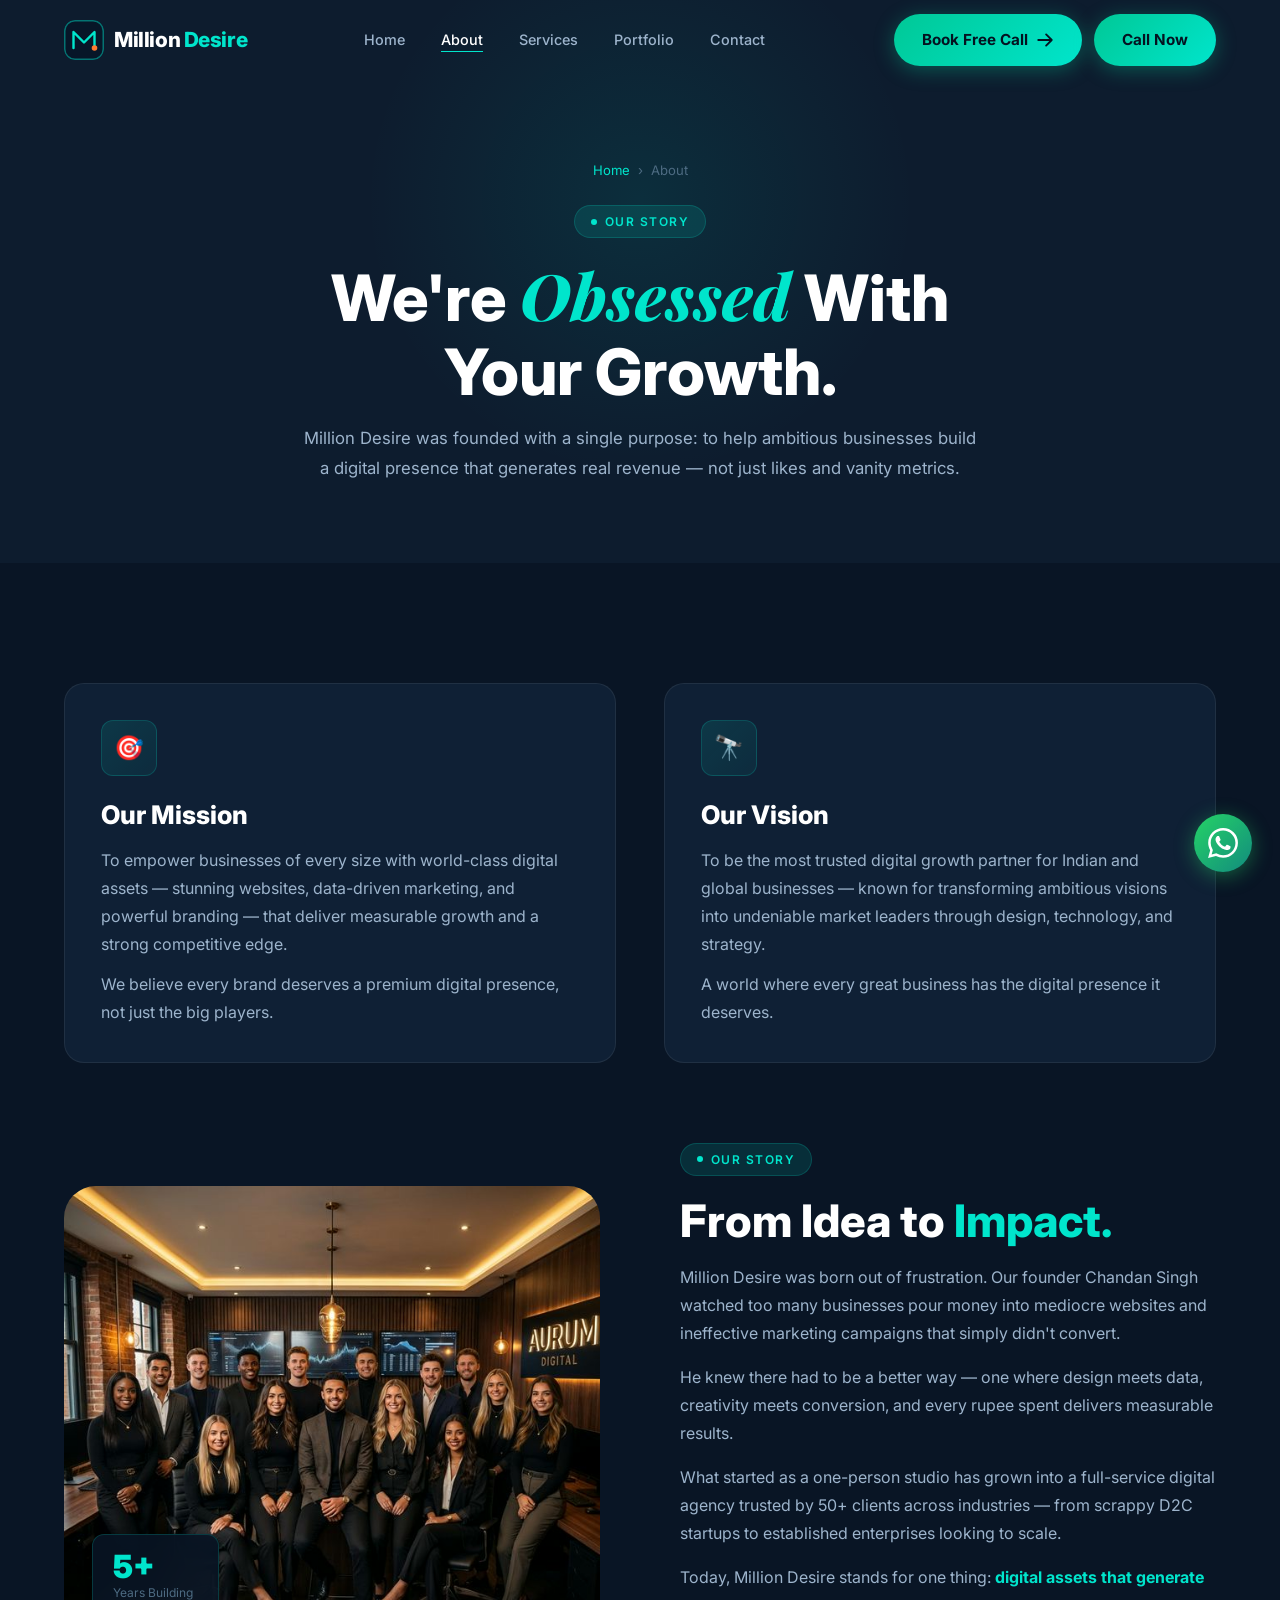
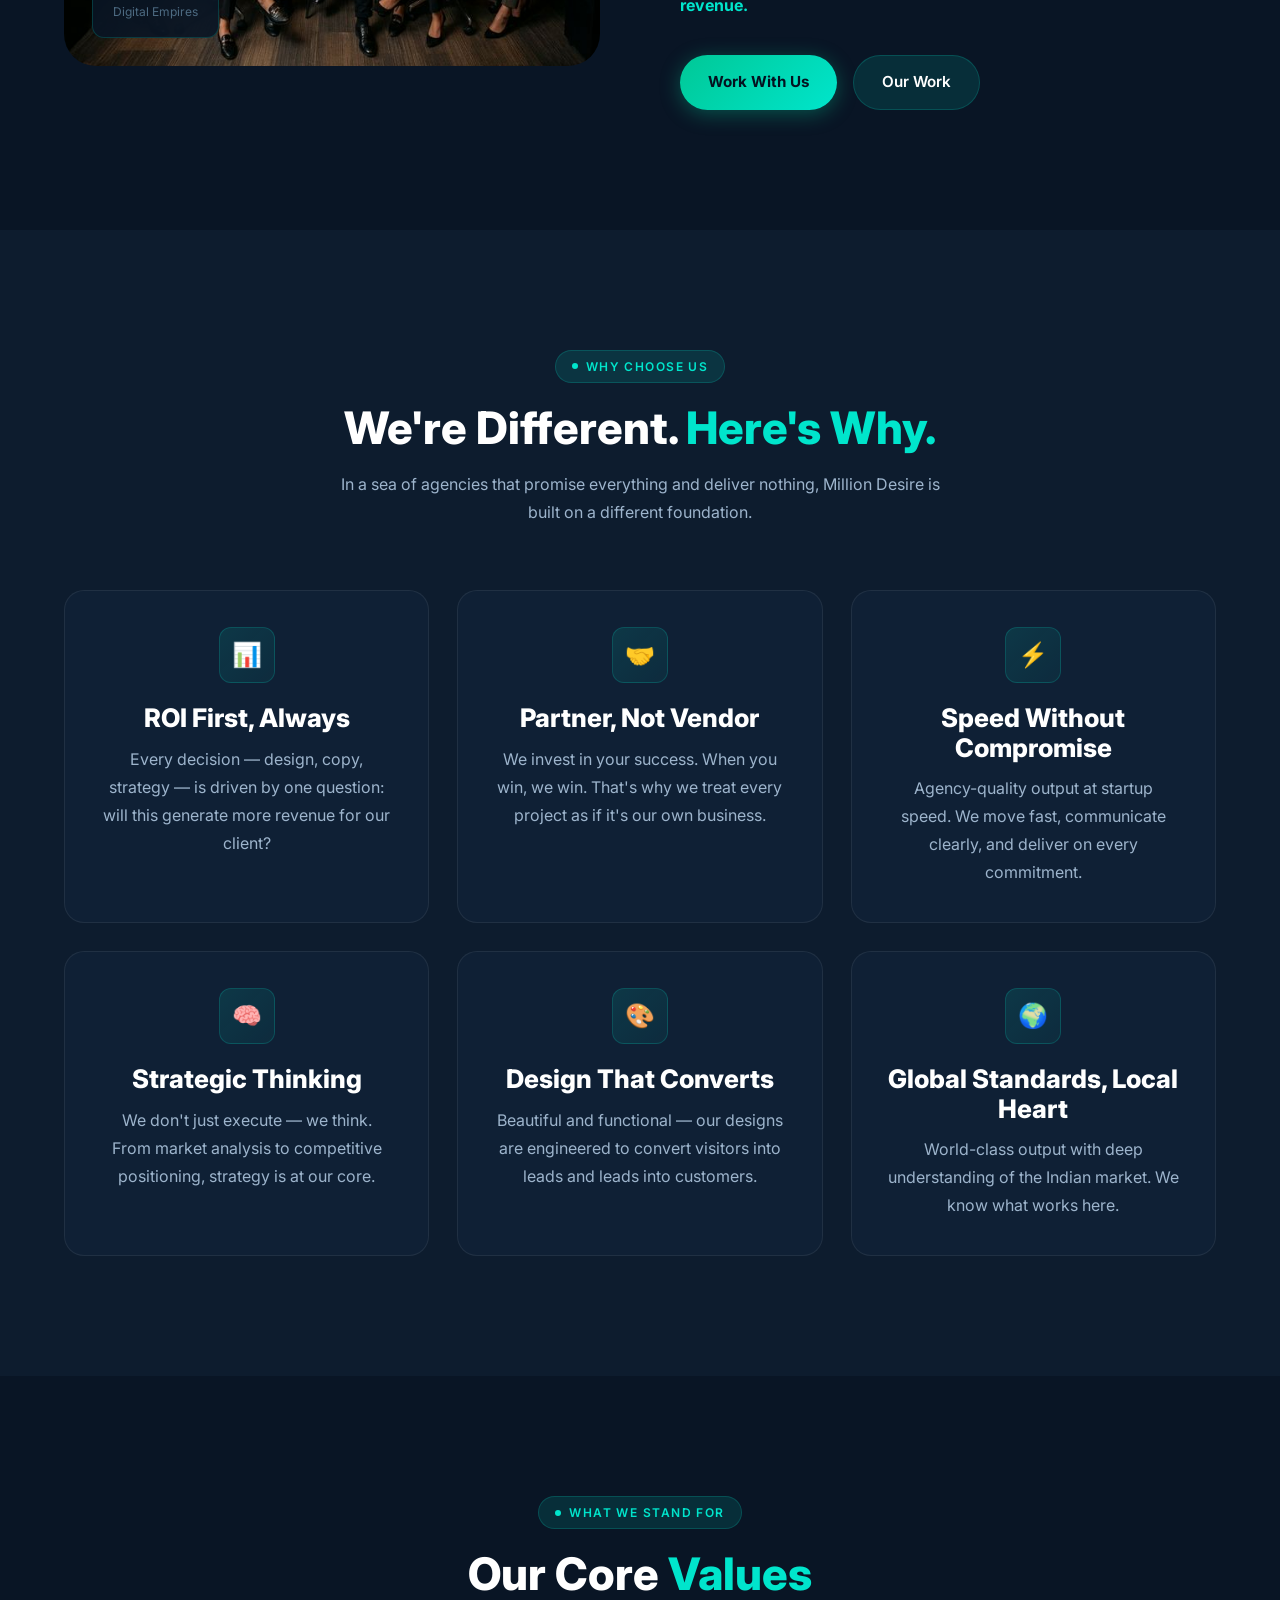
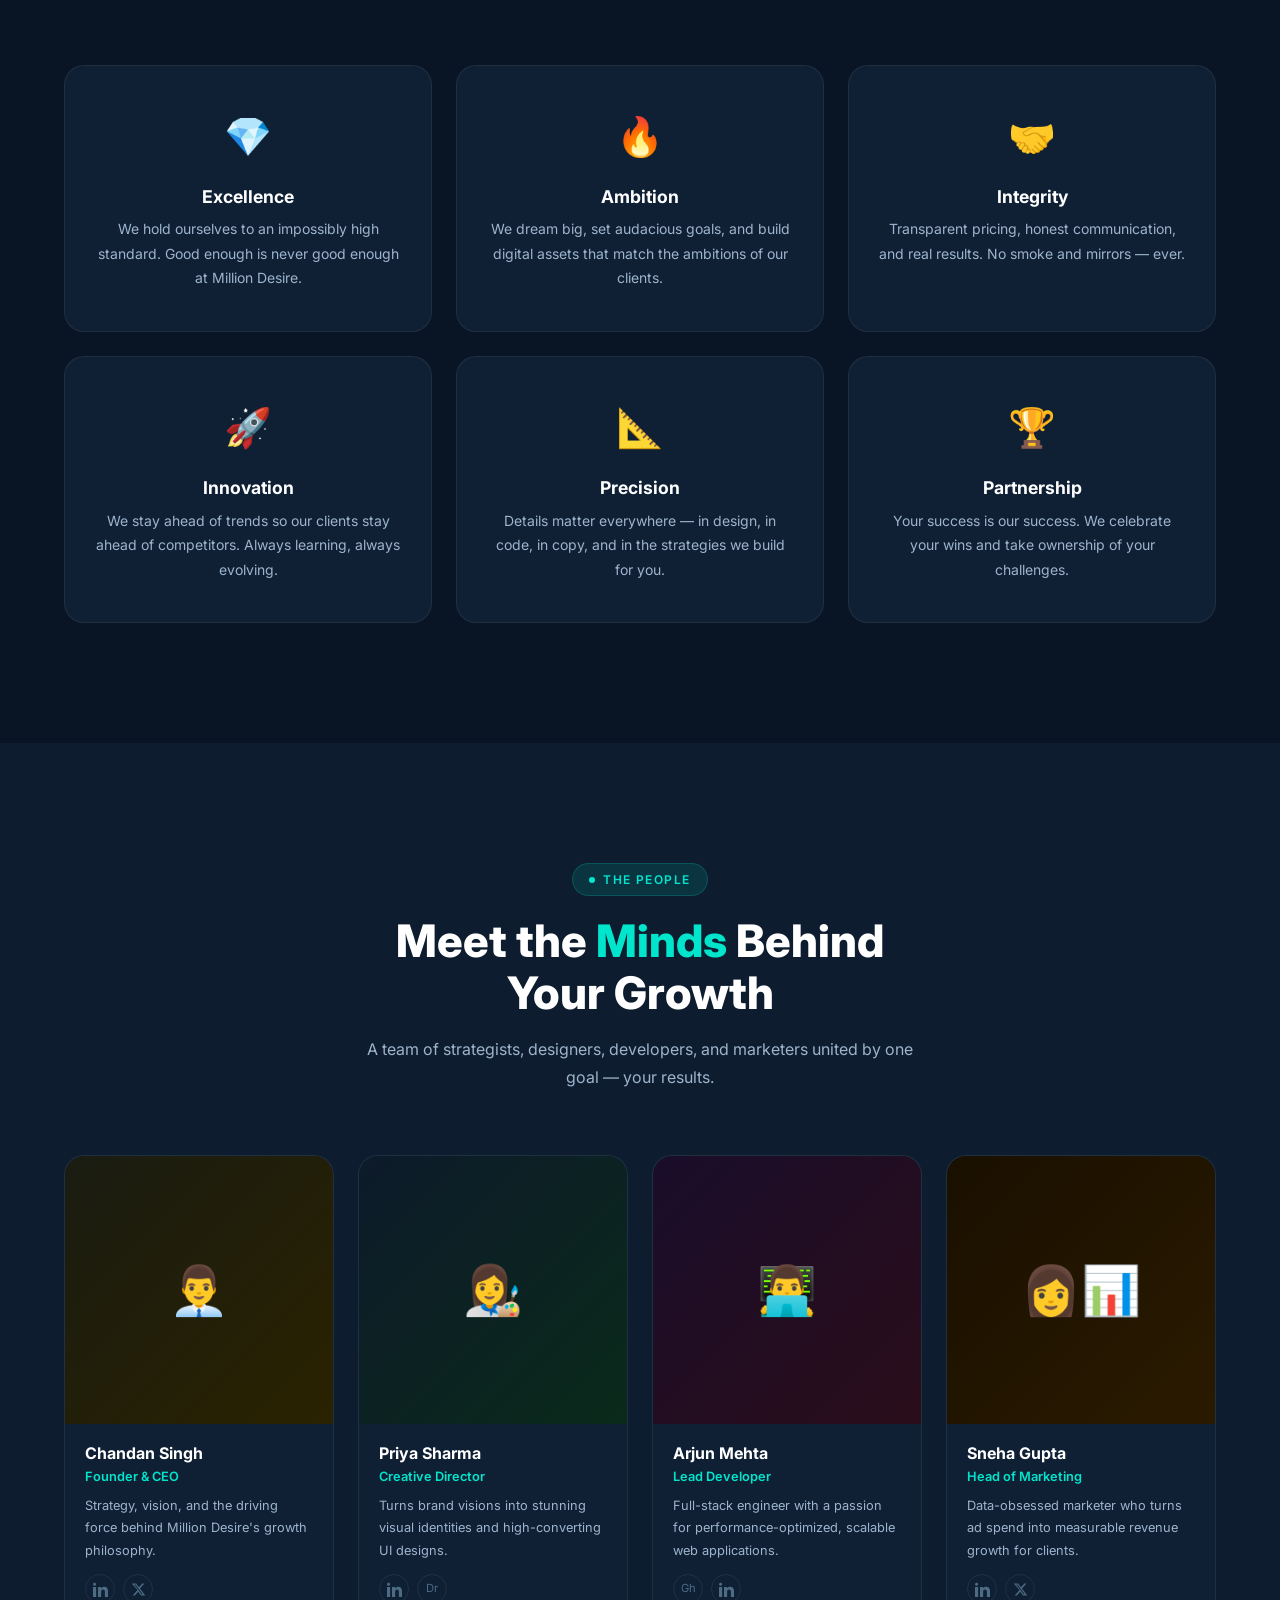
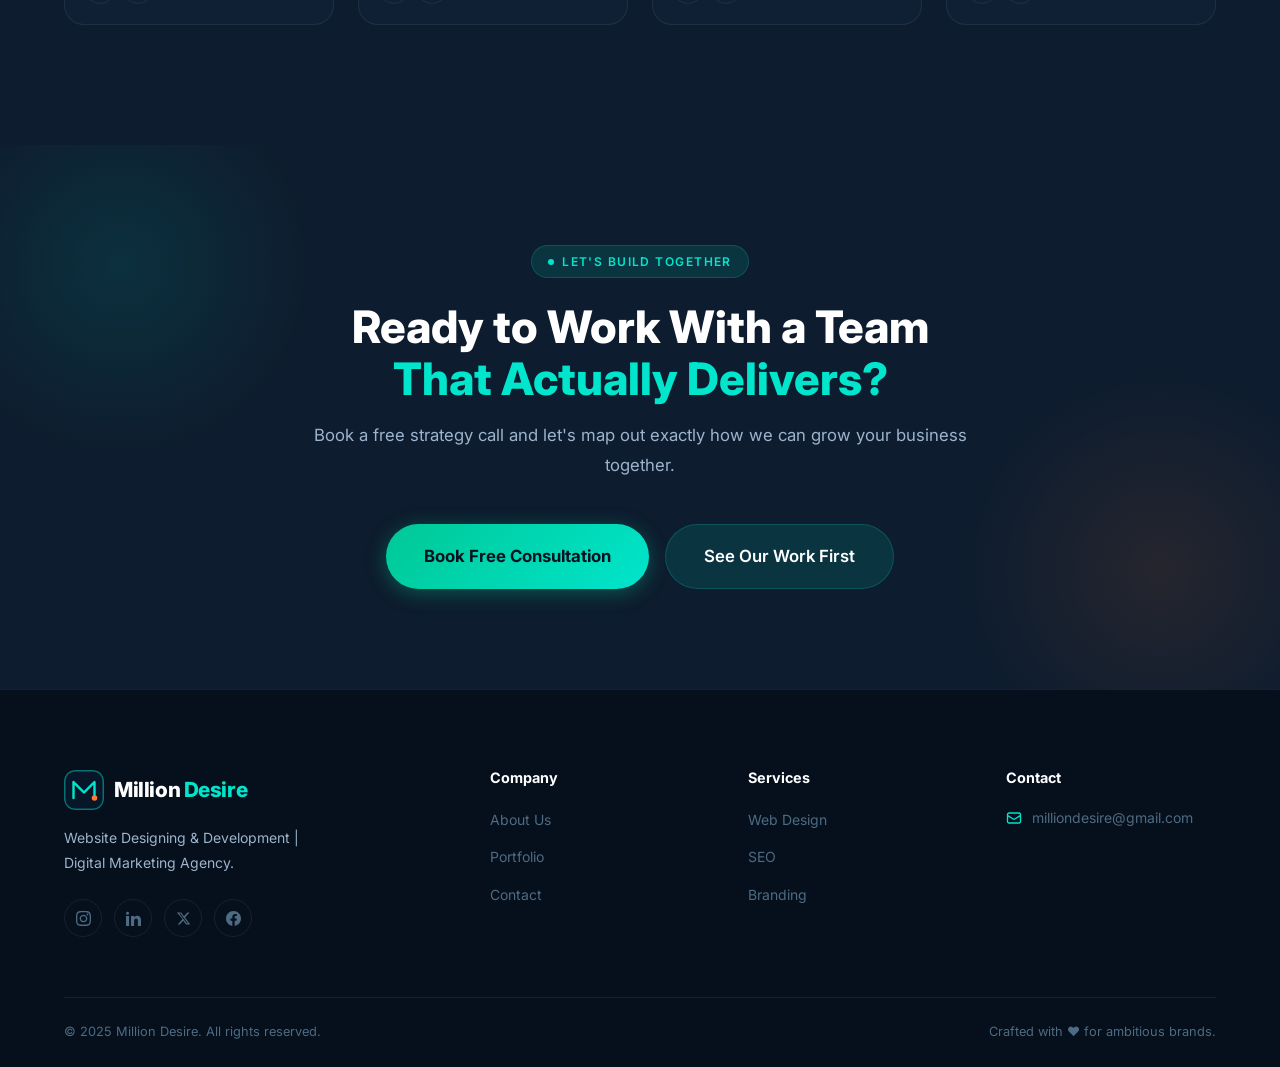
==== commit 84810c05: "Added the Call now" ====
--- a/about.html
+++ b/about.html
@@ -37,12 +37,15 @@
                 <li><a href="portfolio.html">Portfolio</a></li>
                 <li><a href="contact.html">Contact</a></li>
             </ul>
-            <a href="contact.html" class="btn btn-primary nav-cta">Book Free Call
-                <svg xmlns="http://www.w3.org/2000/svg" fill="none" viewBox="0 0 24 24" stroke-width="2.5"
-                    stroke="currentColor">
-                    <path stroke-linecap="round" stroke-linejoin="round" d="M13.5 4.5 21 12m0 0-7.5 7.5M21 12H3" />
-                </svg>
-            </a>
+            <div class="nav-cta-group">
+                <a href="contact.html" class="btn btn-primary">Book Free Call
+                    <svg xmlns="http://www.w3.org/2000/svg" fill="none" viewBox="0 0 24 24" stroke-width="2.5"
+                        stroke="currentColor">
+                        <path stroke-linecap="round" stroke-linejoin="round" d="M13.5 4.5 21 12m0 0-7.5 7.5M21 12H3" />
+                    </svg>
+                </a>
+                <a href="tel:+919536464091" class="btn btn-primary">Call Now</a>
+            </div>
             <button class="hamburger" id="hamburger" aria-label="Menu">
                 <span></span><span></span><span></span>
             </button>
@@ -52,6 +55,7 @@
         <a href="index.html">Home</a><a href="about.html">About</a><a href="services.html">Services</a><a
             href="portfolio.html">Portfolio</a><a href="contact.html">Contact</a>
         <a href="contact.html" class="btn btn-primary" >Book Free Call</a>
+        <a href="tel:+919536464091" class="btn btn-primary" style="margin-top: 12px;">Call Now</a>
     </div>
 
     <!-- ══ PAGE HERO ══ -->
--- a/css/style.css
+++ b/css/style.css
@@ -408,6 +408,13 @@
 }
 
 .nav-cta {
+  margin-left: 12px;
+}
+
+.nav-cta-group {
+  display: flex;
+  align-items: center;
+  gap: 12px;
   margin-left: 12px;
 }
 
@@ -990,11 +997,13 @@
   transform: translateY(0);
 }
 
-/* Always show overlay on touch devices */
+/* Always show overlay on touch/mobile devices */
 @media (hover: none) {
   .portfolio-card .portfolio-card-overlay {
     opacity: 1;
     transform: translateY(0);
+    background: linear-gradient(170deg, rgba(0,0,0,0.05), rgba(0,0,0,0.88));
+    padding: 20px;
   }
 }
 
@@ -1032,6 +1041,7 @@
   justify-content: center;
   background: linear-gradient(135deg, var(--bg-elevated), var(--bg-card));
   font-size: 3rem;
+  position: relative;
 }
 
 /* ============================================================
@@ -2139,6 +2149,16 @@
   .service-3col {
     grid-template-columns: 1fr 1fr;
   }
+
+  /* ── Contact page: tighten gap on tablet ── */
+  .contact-inner {
+    gap: 40px;
+  }
+
+  .map-wrap {
+    height: 300px;
+    margin-top: 48px;
+  }
 }
 
 @media (max-width: 768px) {
@@ -2149,7 +2169,8 @@
 
   /* ── Nav ── */
   .nav-links,
-  .nav-cta {
+  .nav-cta,
+  .nav-cta-group {
     display: none;
   }
 
@@ -2167,7 +2188,6 @@
   }
 
   .grid-3,
-  .portfolio-grid-home,
   .portfolio-list,
   .stats-grid,
   .values-grid {
@@ -2175,9 +2195,48 @@
     gap: 16px;
   }
 
+  /* Portfolio home: single big column on tablet for better readability */
+  .portfolio-grid-home {
+    grid-template-columns: 1fr;
+    gap: 20px;
+  }
+
+  .portfolio-grid-home .portfolio-card {
+    aspect-ratio: 16/9;
+  }
+
+  .portfolio-grid-home .portfolio-placeholder {
+    font-size: 4rem;
+  }
+
+  .portfolio-grid-home .portfolio-card-overlay {
+    opacity: 1;
+    transform: translateY(0);
+    padding: 24px;
+  }
+
+  .portfolio-grid-home .portfolio-card-overlay h3 {
+    font-size: 1.25rem;
+  }
+
+  .portfolio-grid-home .portfolio-card-overlay p {
+    font-size: 0.9rem;
+  }
+
+  /* Portfolio section header stacks on mobile */
+  .portfolio-preview > .container > div:first-child {
+    flex-direction: column;
+    align-items: flex-start;
+    gap: 16px;
+  }
+
   /* ── Hero ── */
+  .hero-shapes {
+    display: none;
+  }
+
   .hero h1 {
-    font-size: clamp(1.9rem, 7vw, 2.8rem);
+    font-size: clamp(1.8rem, 6vw, 2.4rem);
   }
 
   .hero-sub {
@@ -2189,6 +2248,17 @@
     font-size: 0.72rem;
     padding: 7px 14px;
     margin-bottom: 22px;
+  }
+
+  .hero-ctas {
+    flex-direction: column;
+    align-items: stretch;
+    gap: 16px;
+  }
+
+  .hero-ctas .btn {
+    width: 100%;
+    justify-content: center;
   }
 
   .hero-stats {
@@ -2223,9 +2293,31 @@
     font-size: 2.2rem;
   }
 
-  /* ── Contact form ── */
+  /* ── Contact page ── */
+  .contact-inner {
+    gap: 24px;
+  }
+
+  .contact-info h2.section-title {
+    font-size: 1.5rem !important;
+  }
+
   .contact-form-wrap {
-    padding: 24px;
+    padding: 28px 24px;
+  }
+
+  .map-wrap {
+    height: 240px;
+    margin-top: 40px !important;
+  }
+
+  .map-placeholder h3 {
+    font-size: 1rem !important;
+  }
+
+  /* ── FAQ cards on tablet ── */
+  .contact-page-faq .card {
+    padding: 20px 24px !important;
   }
 
   /* ── Footer ── */
@@ -2298,13 +2390,41 @@
 
   /* ── Grids → single column on smallest screens ── */
   .grid-3,
-  .portfolio-grid-home,
   .portfolio-list,
   .stats-grid,
   .values-grid {
     grid-template-columns: 1fr;
   }
 
+  .portfolio-grid-home {
+    grid-template-columns: 1fr;
+    gap: 16px;
+  }
+
+  .portfolio-grid-home .portfolio-card {
+    aspect-ratio: 4/3;
+    min-height: 220px;
+  }
+
+  .portfolio-grid-home .portfolio-placeholder {
+    font-size: 3.5rem;
+  }
+
+  .portfolio-grid-home .portfolio-card-overlay {
+    opacity: 1;
+    transform: translateY(0);
+    padding: 18px;
+  }
+
+  .portfolio-grid-home .portfolio-card-overlay h3 {
+    font-size: 1.1rem;
+  }
+
+  .portfolio-grid-home .portfolio-tag {
+    font-size: 0.68rem;
+    padding: 4px 10px;
+  }
+
   /* ── Hero ── */
   .hero h1 {
     font-size: clamp(1.75rem, 8vw, 2.2rem);
@@ -2363,9 +2483,44 @@
     font-size: clamp(1.5rem, 6vw, 2rem);
   }
 
-  /* ── Contact form wrap ── */
+  /* ── Contact page small screens ── */
   .contact-form-wrap {
     padding: 20px 16px;
+    border-radius: var(--radius-lg);
+  }
+
+  .contact-form-wrap h3 {
+    font-size: 1.1rem;
+  }
+
+  .contact-form-wrap > p {
+    margin-bottom: 24px;
+    font-size: 0.85rem;
+  }
+
+  .form-group input,
+  .form-group select,
+  .form-group textarea {
+    padding: 12px 14px;
+    font-size: 0.875rem;
+  }
+
+  .map-wrap {
+    height: 200px;
+    margin-top: 32px !important;
+  }
+
+  .map-placeholder svg {
+    width: 36px;
+    height: 36px;
+  }
+
+  .map-placeholder h3 {
+    font-size: 0.95rem !important;
+  }
+
+  .map-placeholder p {
+    font-size: 0.8rem !important;
   }
 
   /* ── WhatsApp button: smaller on tiny phones ── */
@@ -2388,6 +2543,57 @@
     gap: 14px;
   }
 }
+
+/* ============================================================
+   CONTACT PAGE — DEDICATED RESPONSIVE
+   ============================================================ */
+@media (max-width: 768px) {
+  /* Page-hero heading on contact */
+  .page-hero h1 {
+    font-size: clamp(1.7rem, 6vw, 2.4rem);
+  }
+
+  .page-hero p {
+    font-size: 0.95rem;
+  }
+
+  /* FAQ cards: reduce side padding */
+  .section .card[style*="padding:28px 32px"] {
+    padding: 20px 20px !important;
+  }
+
+  /* Submit button: touch-friendly */
+  .contact-form-wrap .btn-primary {
+    padding: 14px !important;
+    font-size: 0.95rem;
+  }
+}
+
+@media (max-width: 480px) {
+  /* Page-hero on tiny phones */
+  .page-hero h1 {
+    font-size: clamp(1.5rem, 7vw, 2rem);
+  }
+
+  .page-hero-inner {
+    text-align: center;
+  }
+
+  .breadcrumb {
+    justify-content: center;
+  }
+
+  /* FAQ cards: minimal padding on tiny screens */
+  .section .card[style*="padding:28px 32px"] {
+    padding: 16px !important;
+  }
+
+  /* Contact info heading */
+  .contact-info .section-title {
+    font-size: 1.3rem !important;
+  }
+}
+
 
 /* ============================================================
    VIDEO TESTIMONIALS
